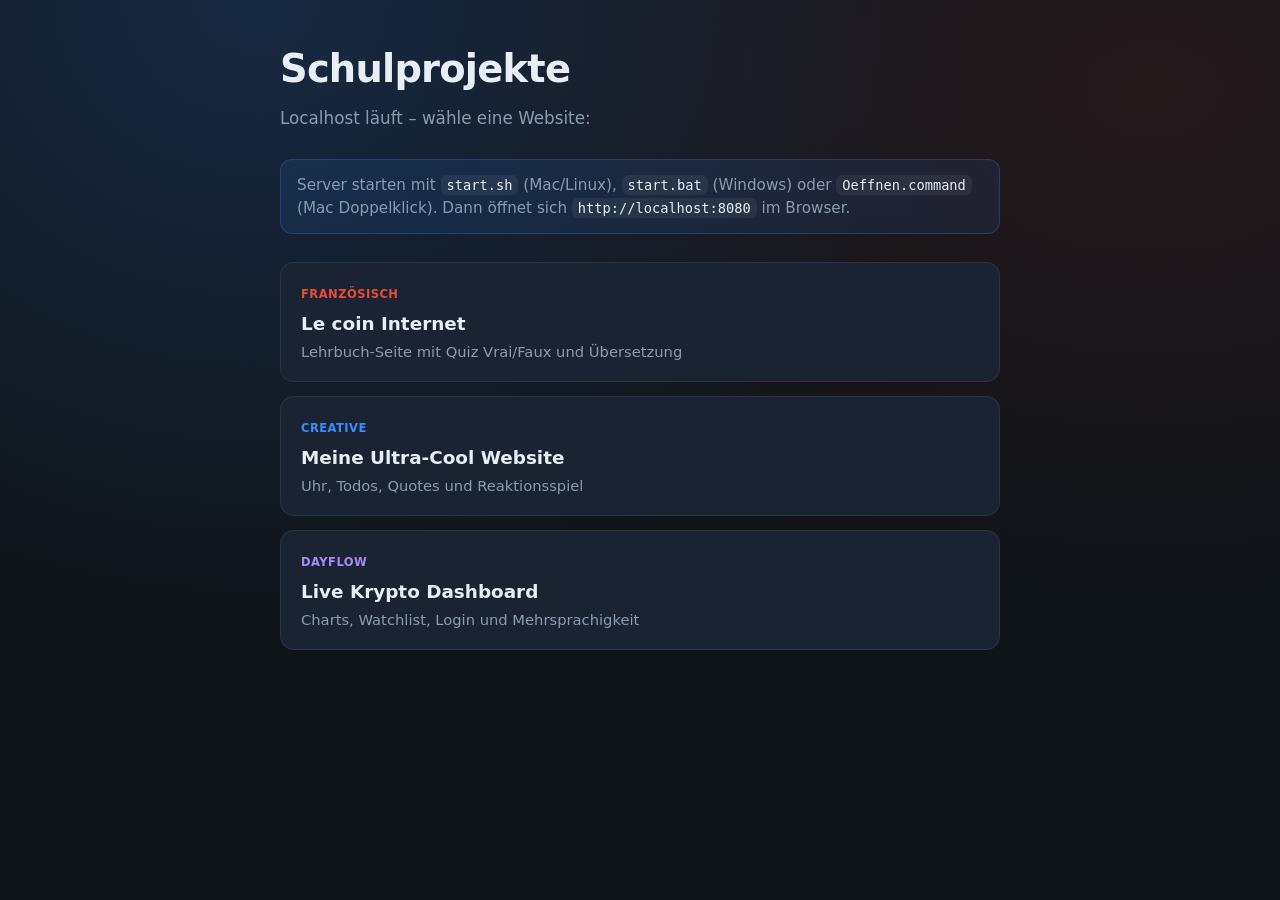
==== index.html @ 9396ded9 "Add Localhost-Starter: öffnet die Website direkt im Browser - Root start.sh / start.bat / Oeffnen.co" ====
<!DOCTYPE html>
<html lang="de">
<head>
  <meta charset="UTF-8" />
  <meta name="viewport" content="width=device-width, initial-scale=1.0" />
  <meta name="description" content="Schulprojekte – Übersicht und Localhost-Start." />
  <title>Schulprojekte – Localhost</title>
  <style>
    :root {
      --bg: #0f1419;
      --card: #1a2332;
      --text: #e8eef5;
      --muted: #8b9bb0;
      --accent: #3d8bfd;
      --accent2: #c0392b;
      --line: rgba(255, 255, 255, 0.08);
    }

    * { box-sizing: border-box; margin: 0; padding: 0; }

    body {
      min-height: 100vh;
      font-family: "Segoe UI", system-ui, sans-serif;
      color: var(--text);
      background:
        radial-gradient(ellipse at 20% 0%, rgba(61, 139, 253, 0.18), transparent 50%),
        radial-gradient(ellipse at 90% 10%, rgba(192, 57, 43, 0.12), transparent 45%),
        var(--bg);
      padding: 40px 20px 60px;
      line-height: 1.5;
    }

    .wrap {
      max-width: 720px;
      margin: 0 auto;
    }

    h1 {
      font-size: clamp(1.8rem, 4vw, 2.4rem);
      letter-spacing: -0.02em;
      margin-bottom: 8px;
    }

    .lead {
      color: var(--muted);
      margin-bottom: 28px;
      font-size: 1.05rem;
    }

    .hint {
      background: rgba(61, 139, 253, 0.1);
      border: 1px solid rgba(61, 139, 253, 0.25);
      border-radius: 12px;
      padding: 14px 16px;
      margin-bottom: 28px;
      color: var(--muted);
      font-size: 0.95rem;
    }

    .hint code {
      color: var(--text);
      background: rgba(255, 255, 255, 0.06);
      padding: 2px 6px;
      border-radius: 6px;
      font-size: 0.9em;
    }

    .list {
      display: grid;
      gap: 14px;
    }

    a.project {
      display: block;
      text-decoration: none;
      color: inherit;
      background: var(--card);
      border: 1px solid var(--line);
      border-radius: 14px;
      padding: 18px 20px;
      transition: border-color 0.15s ease, transform 0.15s ease;
    }

    a.project:hover {
      border-color: rgba(61, 139, 253, 0.55);
      transform: translateY(-1px);
    }

    a.project h2 {
      font-size: 1.15rem;
      margin-bottom: 4px;
    }

    a.project p {
      color: var(--muted);
      font-size: 0.92rem;
    }

    .tag {
      display: inline-block;
      font-size: 0.72rem;
      font-weight: 600;
      letter-spacing: 0.04em;
      text-transform: uppercase;
      color: var(--accent);
      margin-bottom: 6px;
    }

    .tag--fr { color: #e74c3c; }
    .tag--crypto { color: #a78bfa; }
  </style>
</head>
<body>
  <div class="wrap">
    <h1>Schulprojekte</h1>
    <p class="lead">Localhost läuft – wähle eine Website:</p>

    <div class="hint">
      Server starten mit <code>start.sh</code> (Mac/Linux), <code>start.bat</code> (Windows)
      oder <code>Oeffnen.command</code> (Mac Doppelklick). Dann öffnet sich
      <code>http://localhost:8080</code> im Browser.
    </div>

    <div class="list">
      <a class="project" href="le-coin-internet/">
        <span class="tag tag--fr">Französisch</span>
        <h2>Le coin Internet</h2>
        <p>Lehrbuch-Seite mit Quiz Vrai/Faux und Übersetzung</p>
      </a>

      <a class="project" href="Projekte%20Creative/">
        <span class="tag">Creative</span>
        <h2>Meine Ultra-Cool Website</h2>
        <p>Uhr, Todos, Quotes und Reaktionsspiel</p>
      </a>

      <a class="project" href="dayflow/">
        <span class="tag tag--crypto">DayFlow</span>
        <h2>Live Krypto Dashboard</h2>
        <p>Charts, Watchlist, Login und Mehrsprachigkeit</p>
      </a>
    </div>
  </div>
</body>
</html>
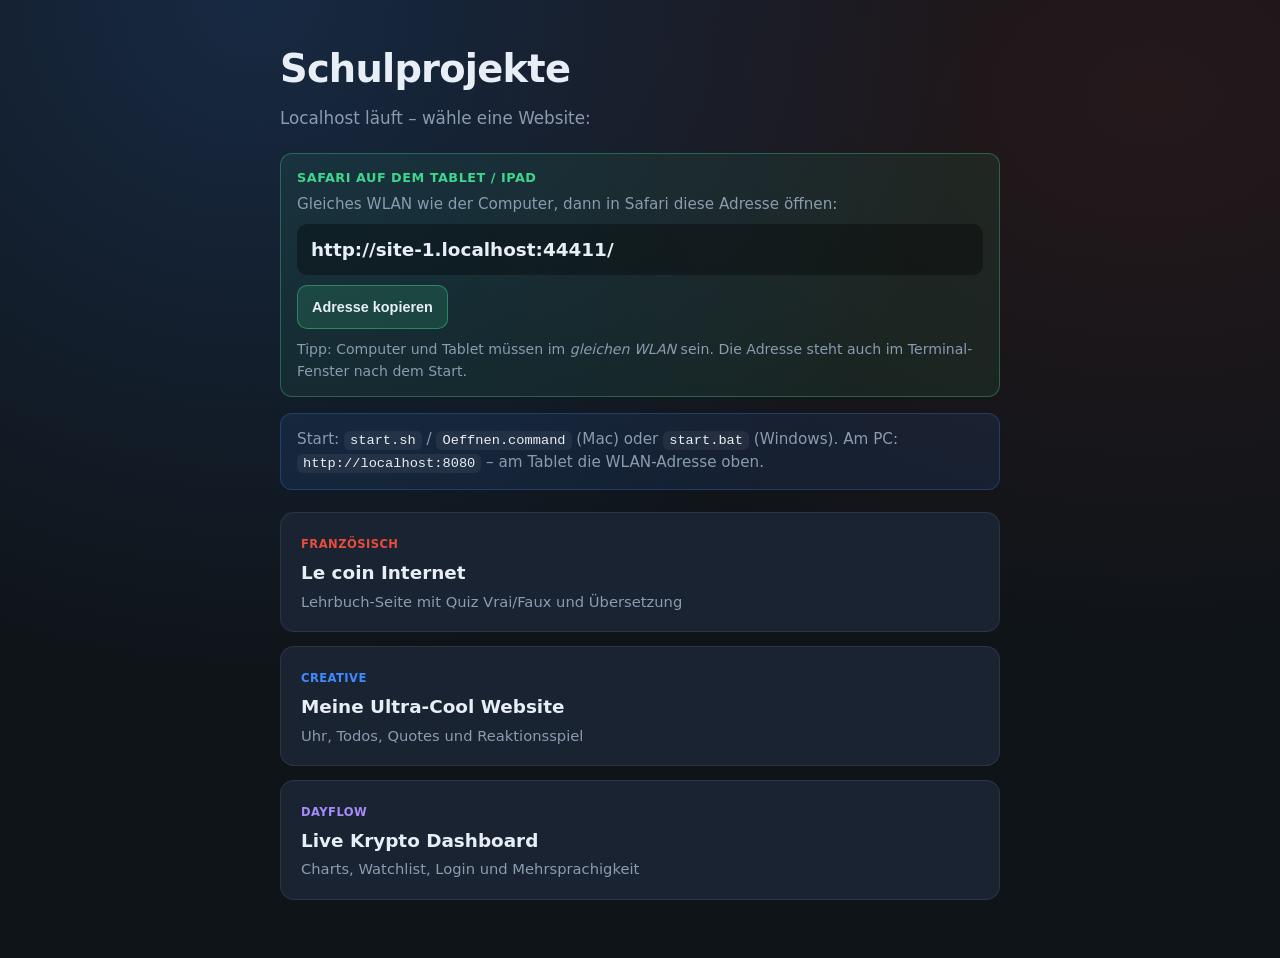
==== commit fd60712a: "Localhost im WLAN: Safari auf Tablet/iPad erreichbar - Server bindet auf 0.0.0.0 (nicht nur 127.0.0." ====
--- a/index.html
+++ b/index.html
@@ -2,8 +2,12 @@
 <html lang="de">
 <head>
   <meta charset="UTF-8" />
-  <meta name="viewport" content="width=device-width, initial-scale=1.0" />
-  <meta name="description" content="Schulprojekte – Übersicht und Localhost-Start." />
+  <meta name="viewport" content="width=device-width, initial-scale=1.0, viewport-fit=cover" />
+  <meta name="description" content="Schulprojekte – Übersicht für Computer und Safari auf dem Tablet." />
+  <meta name="apple-mobile-web-app-capable" content="yes" />
+  <meta name="apple-mobile-web-app-status-bar-style" content="black-translucent" />
+  <meta name="apple-mobile-web-app-title" content="Schulprojekte" />
+  <meta name="format-detection" content="telephone=no" />
   <title>Schulprojekte – Localhost</title>
   <style>
     :root {
@@ -14,20 +18,24 @@
       --accent: #3d8bfd;
       --accent2: #c0392b;
       --line: rgba(255, 255, 255, 0.08);
+      --ok: #3dd68c;
     }
 
     * { box-sizing: border-box; margin: 0; padding: 0; }
 
     body {
       min-height: 100vh;
-      font-family: "Segoe UI", system-ui, sans-serif;
+      font-family: -apple-system, BlinkMacSystemFont, "Segoe UI", system-ui, sans-serif;
       color: var(--text);
       background:
         radial-gradient(ellipse at 20% 0%, rgba(61, 139, 253, 0.18), transparent 50%),
         radial-gradient(ellipse at 90% 10%, rgba(192, 57, 43, 0.12), transparent 45%),
         var(--bg);
       padding: 40px 20px 60px;
+      padding-left: max(20px, env(safe-area-inset-left));
+      padding-right: max(20px, env(safe-area-inset-right));
       line-height: 1.5;
+      -webkit-tap-highlight-color: transparent;
     }
 
     .wrap {
@@ -43,21 +51,51 @@
 
     .lead {
       color: var(--muted);
-      margin-bottom: 28px;
+      margin-bottom: 22px;
       font-size: 1.05rem;
     }
 
-    .hint {
+    .hint,
+    .tablet-box {
       background: rgba(61, 139, 253, 0.1);
       border: 1px solid rgba(61, 139, 253, 0.25);
       border-radius: 12px;
       padding: 14px 16px;
-      margin-bottom: 28px;
+      margin-bottom: 16px;
       color: var(--muted);
       font-size: 0.95rem;
     }
 
-    .hint code {
+    .tablet-box {
+      background: rgba(61, 215, 140, 0.08);
+      border-color: rgba(61, 215, 140, 0.35);
+    }
+
+    .tablet-box strong {
+      color: var(--ok);
+      display: block;
+      margin-bottom: 6px;
+      font-size: 0.8rem;
+      letter-spacing: 0.04em;
+      text-transform: uppercase;
+    }
+
+    .tablet-url {
+      display: block;
+      margin: 8px 0 10px;
+      padding: 12px 14px;
+      background: rgba(0, 0, 0, 0.35);
+      border-radius: 10px;
+      color: var(--text);
+      font-size: clamp(1rem, 3.5vw, 1.15rem);
+      font-weight: 600;
+      word-break: break-all;
+      -webkit-user-select: all;
+      user-select: all;
+    }
+
+    .hint code,
+    .tablet-box code {
       color: var(--text);
       background: rgba(255, 255, 255, 0.06);
       padding: 2px 6px;
@@ -68,6 +106,7 @@
     .list {
       display: grid;
       gap: 14px;
+      margin-top: 22px;
     }
 
     a.project {
@@ -79,11 +118,14 @@
       border-radius: 14px;
       padding: 18px 20px;
       transition: border-color 0.15s ease, transform 0.15s ease;
-    }
-
-    a.project:hover {
+      min-height: 44px;
+    }
+
+    a.project:hover,
+    a.project:focus-visible {
       border-color: rgba(61, 139, 253, 0.55);
       transform: translateY(-1px);
+      outline: none;
     }
 
     a.project h2 {
@@ -108,6 +150,26 @@
 
     .tag--fr { color: #e74c3c; }
     .tag--crypto { color: #a78bfa; }
+
+    .copy-btn {
+      appearance: none;
+      border: 1px solid rgba(61, 215, 140, 0.45);
+      background: rgba(61, 215, 140, 0.15);
+      color: var(--text);
+      border-radius: 10px;
+      padding: 10px 14px;
+      font-size: 0.9rem;
+      font-weight: 600;
+      cursor: pointer;
+      min-height: 44px;
+    }
+
+    .copy-btn:active { transform: scale(0.98); }
+
+    @media (max-width: 600px) {
+      body { padding-top: 28px; }
+      a.project { padding: 16px; }
+    }
   </style>
 </head>
 <body>
@@ -115,10 +177,20 @@
     <h1>Schulprojekte</h1>
     <p class="lead">Localhost läuft – wähle eine Website:</p>
 
+    <div class="tablet-box" id="tabletBox">
+      <strong>Safari auf dem Tablet / iPad</strong>
+      <span>Gleiches WLAN wie der Computer, dann in Safari diese Adresse öffnen:</span>
+      <span class="tablet-url" id="tabletUrl">lädt…</span>
+      <button type="button" class="copy-btn" id="copyBtn">Adresse kopieren</button>
+      <p style="margin-top:10px;font-size:0.88rem;">
+        Tipp: Computer und Tablet müssen im <em>gleichen WLAN</em> sein.
+        Die Adresse steht auch im Terminal-Fenster nach dem Start.
+      </p>
+    </div>
+
     <div class="hint">
-      Server starten mit <code>start.sh</code> (Mac/Linux), <code>start.bat</code> (Windows)
-      oder <code>Oeffnen.command</code> (Mac Doppelklick). Dann öffnet sich
-      <code>http://localhost:8080</code> im Browser.
+      Start: <code>start.sh</code> / <code>Oeffnen.command</code> (Mac) oder <code>start.bat</code> (Windows).
+      Am PC: <code>http://localhost:8080</code> – am Tablet die WLAN-Adresse oben.
     </div>
 
     <div class="list">
@@ -141,5 +213,56 @@
       </a>
     </div>
   </div>
+
+  <script>
+    (function () {
+      var urlEl = document.getElementById("tabletUrl");
+      var copyBtn = document.getElementById("copyBtn");
+      var host = location.hostname;
+      var port = location.port || "80";
+      var pageUrl = location.origin + "/";
+
+      // Wenn schon über WLAN-IP geöffnet (z. B. auf dem Tablet): diese URL anzeigen
+      function setUrl(u) {
+        urlEl.textContent = u;
+        copyBtn.onclick = function () {
+          if (navigator.clipboard && navigator.clipboard.writeText) {
+            navigator.clipboard.writeText(u).then(function () {
+              copyBtn.textContent = "Kopiert!";
+              setTimeout(function () { copyBtn.textContent = "Adresse kopieren"; }, 1500);
+            }).catch(fallbackCopy);
+          } else {
+            fallbackCopy();
+          }
+          function fallbackCopy() {
+            var range = document.createRange();
+            range.selectNodeContents(urlEl);
+            var sel = window.getSelection();
+            sel.removeAllRanges();
+            sel.addRange(range);
+            try { document.execCommand("copy"); } catch (e) {}
+            copyBtn.textContent = "Markiert – kopieren mit Cmd/Strg+C";
+          }
+        };
+      }
+
+      if (host !== "127.0.0.1" && host !== "localhost") {
+        setUrl(pageUrl);
+        return;
+      }
+
+      // Am PC (localhost): Tablet-URL aus Startdatei laden
+      fetch(".tablet-url.txt?ts=" + Date.now())
+        .then(function (r) { return r.ok ? r.text() : Promise.reject(); })
+        .then(function (text) {
+          var u = (text || "").trim();
+          if (u && u.indexOf("http") === 0) setUrl(u);
+          else setUrl("Siehe Terminal: http://DEINE-IP:" + (location.port || "8080") + "/");
+        })
+        .catch(function () {
+          setUrl("Siehe Terminal nach dem Start (WLAN-Adresse)");
+        });
+    })();
+  </script>
 </body>
 </html>
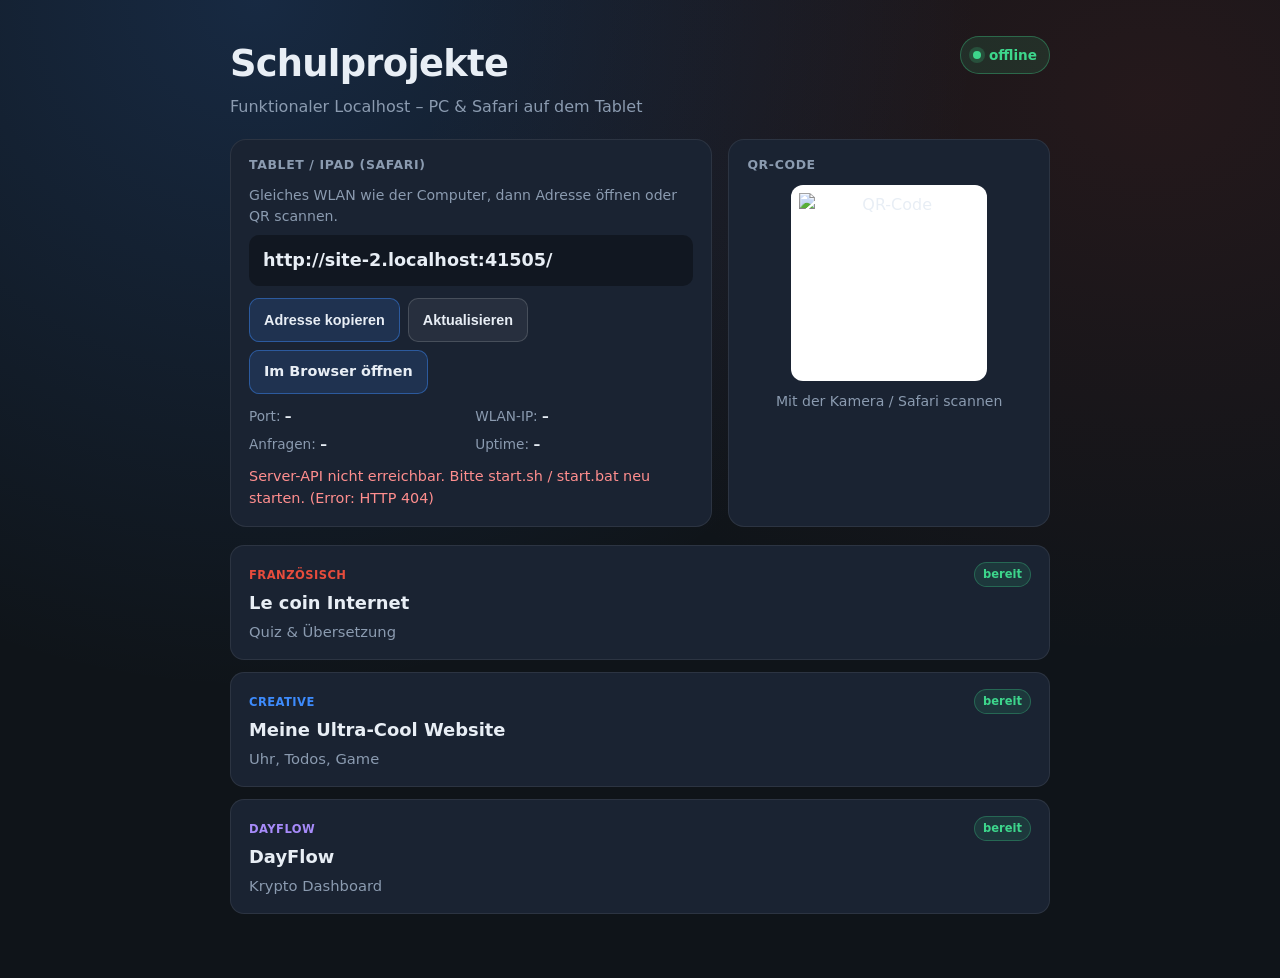
==== commit 2eb9b2ef: "Add functional localhost server with API and QR - server.py: WLAN-ready server with /api/info, /api/" ====
--- a/index.html
+++ b/index.html
@@ -3,7 +3,7 @@
 <head>
   <meta charset="UTF-8" />
   <meta name="viewport" content="width=device-width, initial-scale=1.0, viewport-fit=cover" />
-  <meta name="description" content="Schulprojekte – Übersicht für Computer und Safari auf dem Tablet." />
+  <meta name="description" content="Schulprojekte – funktionaler Localhost für PC und Safari auf dem Tablet." />
   <meta name="apple-mobile-web-app-capable" content="yes" />
   <meta name="apple-mobile-web-app-status-bar-style" content="black-translucent" />
   <meta name="apple-mobile-web-app-title" content="Schulprojekte" />
@@ -16,13 +16,11 @@
       --text: #e8eef5;
       --muted: #8b9bb0;
       --accent: #3d8bfd;
-      --accent2: #c0392b;
       --line: rgba(255, 255, 255, 0.08);
       --ok: #3dd68c;
-    }
-
+      --warn: #f0c14b;
+    }
     * { box-sizing: border-box; margin: 0; padding: 0; }
-
     body {
       min-height: 100vh;
       font-family: -apple-system, BlinkMacSystemFont, "Segoe UI", system-ui, sans-serif;
@@ -31,84 +29,125 @@
         radial-gradient(ellipse at 20% 0%, rgba(61, 139, 253, 0.18), transparent 50%),
         radial-gradient(ellipse at 90% 10%, rgba(192, 57, 43, 0.12), transparent 45%),
         var(--bg);
-      padding: 40px 20px 60px;
+      padding: 36px 20px 64px;
       padding-left: max(20px, env(safe-area-inset-left));
       padding-right: max(20px, env(safe-area-inset-right));
       line-height: 1.5;
       -webkit-tap-highlight-color: transparent;
     }
-
-    .wrap {
-      max-width: 720px;
-      margin: 0 auto;
-    }
-
+    .wrap { max-width: 820px; margin: 0 auto; }
+    .top {
+      display: flex;
+      flex-wrap: wrap;
+      justify-content: space-between;
+      gap: 12px;
+      align-items: flex-start;
+      margin-bottom: 20px;
+    }
     h1 {
-      font-size: clamp(1.8rem, 4vw, 2.4rem);
+      font-size: clamp(1.7rem, 4vw, 2.3rem);
       letter-spacing: -0.02em;
-      margin-bottom: 8px;
-    }
-
-    .lead {
+    }
+    .lead { color: var(--muted); margin-top: 4px; }
+    .status-pill {
+      display: inline-flex;
+      align-items: center;
+      gap: 8px;
+      background: rgba(61, 215, 140, 0.12);
+      border: 1px solid rgba(61, 215, 140, 0.35);
+      color: var(--ok);
+      border-radius: 999px;
+      padding: 8px 12px;
+      font-size: 0.85rem;
+      font-weight: 600;
+    }
+    .status-pill .dot {
+      width: 8px; height: 8px; border-radius: 50%;
+      background: var(--ok);
+      box-shadow: 0 0 0 4px rgba(61, 215, 140, 0.2);
+    }
+    .grid {
+      display: grid;
+      grid-template-columns: 1.2fr 0.8fr;
+      gap: 16px;
+      margin-bottom: 18px;
+    }
+    @media (max-width: 720px) {
+      .grid { grid-template-columns: 1fr; }
+    }
+    .card {
+      background: var(--card);
+      border: 1px solid var(--line);
+      border-radius: 16px;
+      padding: 16px 18px;
+    }
+    .card h2 {
+      font-size: 0.78rem;
+      letter-spacing: 0.05em;
+      text-transform: uppercase;
       color: var(--muted);
-      margin-bottom: 22px;
-      font-size: 1.05rem;
-    }
-
-    .hint,
-    .tablet-box {
-      background: rgba(61, 139, 253, 0.1);
-      border: 1px solid rgba(61, 139, 253, 0.25);
-      border-radius: 12px;
-      padding: 14px 16px;
-      margin-bottom: 16px;
-      color: var(--muted);
-      font-size: 0.95rem;
-    }
-
-    .tablet-box {
-      background: rgba(61, 215, 140, 0.08);
-      border-color: rgba(61, 215, 140, 0.35);
-    }
-
-    .tablet-box strong {
-      color: var(--ok);
+      margin-bottom: 10px;
+    }
+    .url {
       display: block;
-      margin-bottom: 6px;
-      font-size: 0.8rem;
-      letter-spacing: 0.04em;
-      text-transform: uppercase;
-    }
-
-    .tablet-url {
-      display: block;
-      margin: 8px 0 10px;
+      margin: 8px 0 12px;
       padding: 12px 14px;
       background: rgba(0, 0, 0, 0.35);
       border-radius: 10px;
-      color: var(--text);
-      font-size: clamp(1rem, 3.5vw, 1.15rem);
       font-weight: 600;
+      font-size: clamp(0.95rem, 3.2vw, 1.1rem);
       word-break: break-all;
       -webkit-user-select: all;
       user-select: all;
     }
-
-    .hint code,
-    .tablet-box code {
+    .actions { display: flex; flex-wrap: wrap; gap: 8px; }
+    button, .btn {
+      appearance: none;
+      border: 1px solid rgba(61, 139, 253, 0.45);
+      background: rgba(61, 139, 253, 0.15);
       color: var(--text);
-      background: rgba(255, 255, 255, 0.06);
-      padding: 2px 6px;
-      border-radius: 6px;
-      font-size: 0.9em;
-    }
-
-    .list {
+      border-radius: 10px;
+      padding: 10px 14px;
+      font-size: 0.9rem;
+      font-weight: 600;
+      cursor: pointer;
+      min-height: 44px;
+      text-decoration: none;
+      display: inline-flex;
+      align-items: center;
+    }
+    button.secondary {
+      border-color: rgba(255,255,255,0.15);
+      background: rgba(255,255,255,0.06);
+    }
+    .meta {
       display: grid;
-      gap: 14px;
-      margin-top: 22px;
-    }
-
+      grid-template-columns: 1fr 1fr;
+      gap: 8px;
+      margin-top: 12px;
+      font-size: 0.85rem;
+      color: var(--muted);
+    }
+    .meta b { color: var(--text); font-weight: 600; }
+    .qr-wrap {
+      display: flex;
+      flex-direction: column;
+      align-items: center;
+      gap: 10px;
+      text-align: center;
+    }
+    #qrBox {
+      width: 196px;
+      height: 196px;
+      background: #fff;
+      border-radius: 12px;
+      display: grid;
+      place-items: center;
+      overflow: hidden;
+    }
+    #qrBox img, #qrBox canvas, #qrBox table { max-width: 100%; height: auto; }
+    .hint { color: var(--muted); font-size: 0.88rem; }
+    .list { display: grid; gap: 12px; }
     a.project {
       display: block;
       text-decoration: none;
@@ -116,28 +155,15 @@
       background: var(--card);
       border: 1px solid var(--line);
       border-radius: 14px;
-      padding: 18px 20px;
+      padding: 16px 18px;
+      min-height: 44px;
       transition: border-color 0.15s ease, transform 0.15s ease;
-      min-height: 44px;
-    }
-
-    a.project:hover,
-    a.project:focus-visible {
+    }
+    a.project:hover, a.project:focus-visible {
       border-color: rgba(61, 139, 253, 0.55);
       transform: translateY(-1px);
       outline: none;
     }
-
-    a.project h2 {
-      font-size: 1.15rem;
-      margin-bottom: 4px;
-    }
-
-    a.project p {
-      color: var(--muted);
-      font-size: 0.92rem;
-    }
-
     .tag {
       display: inline-block;
       font-size: 0.72rem;
@@ -147,121 +173,224 @@
       color: var(--accent);
       margin-bottom: 6px;
     }
-
     .tag--fr { color: #e74c3c; }
     .tag--crypto { color: #a78bfa; }
-
-    .copy-btn {
-      appearance: none;
-      border: 1px solid rgba(61, 215, 140, 0.45);
-      background: rgba(61, 215, 140, 0.15);
-      color: var(--text);
-      border-radius: 10px;
-      padding: 10px 14px;
+    .badge {
+      float: right;
+      font-size: 0.72rem;
+      font-weight: 700;
+      color: var(--ok);
+      background: rgba(61, 215, 140, 0.12);
+      border: 1px solid rgba(61, 215, 140, 0.3);
+      border-radius: 999px;
+      padding: 3px 8px;
+    }
+    .badge.off { color: var(--warn); background: rgba(240,193,75,0.12); border-color: rgba(240,193,75,0.35); }
+    .err {
+      margin-top: 12px;
+      color: #ff8e8e;
       font-size: 0.9rem;
-      font-weight: 600;
-      cursor: pointer;
-      min-height: 44px;
-    }
-
-    .copy-btn:active { transform: scale(0.98); }
-
-    @media (max-width: 600px) {
-      body { padding-top: 28px; }
-      a.project { padding: 16px; }
     }
   </style>
 </head>
 <body>
   <div class="wrap">
-    <h1>Schulprojekte</h1>
-    <p class="lead">Localhost läuft – wähle eine Website:</p>
-
-    <div class="tablet-box" id="tabletBox">
-      <strong>Safari auf dem Tablet / iPad</strong>
-      <span>Gleiches WLAN wie der Computer, dann in Safari diese Adresse öffnen:</span>
-      <span class="tablet-url" id="tabletUrl">lädt…</span>
-      <button type="button" class="copy-btn" id="copyBtn">Adresse kopieren</button>
-      <p style="margin-top:10px;font-size:0.88rem;">
-        Tipp: Computer und Tablet müssen im <em>gleichen WLAN</em> sein.
-        Die Adresse steht auch im Terminal-Fenster nach dem Start.
-      </p>
+    <div class="top">
+      <div>
+        <h1>Schulprojekte</h1>
+        <p class="lead">Funktionaler Localhost – PC &amp; Safari auf dem Tablet</p>
+      </div>
+      <div class="status-pill" id="statusPill" title="Server-Status">
+        <span class="dot"></span>
+        <span id="statusText">verbindet…</span>
+      </div>
     </div>
 
-    <div class="hint">
-      Start: <code>start.sh</code> / <code>Oeffnen.command</code> (Mac) oder <code>start.bat</code> (Windows).
-      Am PC: <code>http://localhost:8080</code> – am Tablet die WLAN-Adresse oben.
+    <div class="grid">
+      <section class="card">
+        <h2>Tablet / iPad (Safari)</h2>
+        <p class="hint">Gleiches WLAN wie der Computer, dann Adresse öffnen oder QR scannen.</p>
+        <span class="url" id="tabletUrl">lädt…</span>
+        <div class="actions">
+          <button type="button" id="copyBtn">Adresse kopieren</button>
+          <button type="button" class="secondary" id="refreshBtn">Aktualisieren</button>
+          <a class="btn secondary" id="openTablet" href="#" target="_blank" rel="noopener">Im Browser öffnen</a>
+        </div>
+        <div class="meta">
+          <div>Port: <b id="metaPort">–</b></div>
+          <div>WLAN-IP: <b id="metaIp">–</b></div>
+          <div>Anfragen: <b id="metaReq">–</b></div>
+          <div>Uptime: <b id="metaUp">–</b></div>
+        </div>
+        <p class="err" id="errBox" hidden></p>
+      </section>
+
+      <section class="card">
+        <h2>QR-Code</h2>
+        <div class="qr-wrap">
+          <div id="qrBox"><span class="hint">QR wird erzeugt…</span></div>
+          <p class="hint">Mit der Kamera / Safari scannen</p>
+        </div>
+      </section>
     </div>
 
-    <div class="list">
-      <a class="project" href="le-coin-internet/">
-        <span class="tag tag--fr">Französisch</span>
-        <h2>Le coin Internet</h2>
-        <p>Lehrbuch-Seite mit Quiz Vrai/Faux und Übersetzung</p>
-      </a>
-
-      <a class="project" href="Projekte%20Creative/">
-        <span class="tag">Creative</span>
-        <h2>Meine Ultra-Cool Website</h2>
-        <p>Uhr, Todos, Quotes und Reaktionsspiel</p>
-      </a>
-
-      <a class="project" href="dayflow/">
-        <span class="tag tag--crypto">DayFlow</span>
-        <h2>Live Krypto Dashboard</h2>
-        <p>Charts, Watchlist, Login und Mehrsprachigkeit</p>
-      </a>
-    </div>
+    <div class="list" id="projectList" aria-live="polite"></div>
   </div>
 
+  <script src="js/qrcode.min.js"></script>
   <script>
     (function () {
-      var urlEl = document.getElementById("tabletUrl");
+      var tabletUrlEl = document.getElementById("tabletUrl");
       var copyBtn = document.getElementById("copyBtn");
-      var host = location.hostname;
-      var port = location.port || "80";
-      var pageUrl = location.origin + "/";
-
-      // Wenn schon über WLAN-IP geöffnet (z. B. auf dem Tablet): diese URL anzeigen
-      function setUrl(u) {
-        urlEl.textContent = u;
-        copyBtn.onclick = function () {
-          if (navigator.clipboard && navigator.clipboard.writeText) {
-            navigator.clipboard.writeText(u).then(function () {
-              copyBtn.textContent = "Kopiert!";
-              setTimeout(function () { copyBtn.textContent = "Adresse kopieren"; }, 1500);
-            }).catch(fallbackCopy);
+      var refreshBtn = document.getElementById("refreshBtn");
+      var openTablet = document.getElementById("openTablet");
+      var statusText = document.getElementById("statusText");
+      var errBox = document.getElementById("errBox");
+      var qrBox = document.getElementById("qrBox");
+      var projectList = document.getElementById("projectList");
+      var currentUrl = "";
+
+      function fmtUp(sec) {
+        sec = Number(sec) || 0;
+        if (sec < 60) return sec + "s";
+        var m = Math.floor(sec / 60);
+        var s = sec % 60;
+        return m + "m " + s + "s";
+      }
+
+      function tagClass(tag) {
+        if (tag === "Französisch") return "tag tag--fr";
+        if (tag === "DayFlow") return "tag tag--crypto";
+        return "tag";
+      }
+
+      function renderProjects(projects) {
+        projectList.innerHTML = "";
+        (projects || []).forEach(function (p) {
+          var a = document.createElement("a");
+          a.className = "project";
+          a.href = p.href;
+          a.innerHTML =
+            '<span class="badge ' + (p.ok ? "" : "off") + '">' + (p.ok ? "bereit" : "fehlt") + "</span>" +
+            '<span class="' + tagClass(p.tag) + '">' + p.tag + "</span>" +
+            "<h3 style='font-size:1.12rem;margin:0 0 4px'>" + p.title + "</h3>" +
+            "<p style='color:var(--muted);font-size:0.92rem'>" + p.desc + "</p>";
+          projectList.appendChild(a);
+        });
+      }
+
+      function drawQr(url) {
+        qrBox.innerHTML = "";
+        if (typeof qrcode === "function") {
+          try {
+            var qr = qrcode(0, "M");
+            qr.addData(url);
+            qr.make();
+            qrBox.innerHTML = qr.createImgTag(5, 8);
+            var img = qrBox.querySelector("img");
+            if (img) {
+              img.alt = "QR-Code zur Tablet-Adresse";
+              img.style.width = "180px";
+              img.style.height = "180px";
+            }
+            return;
+          } catch (e) {}
+        }
+        // Fallback: Server-SVG
+        var img2 = document.createElement("img");
+        img2.width = 180;
+        img2.height = 180;
+        img2.alt = "QR-Code";
+        img2.src = "/api/qr.svg?url=" + encodeURIComponent(url) + "&t=" + Date.now();
+        qrBox.appendChild(img2);
+      }
+
+      function setUrl(url) {
+        currentUrl = url;
+        tabletUrlEl.textContent = url;
+        openTablet.href = url;
+      }
+
+      function copyUrl() {
+        if (!currentUrl) return;
+        if (navigator.clipboard && navigator.clipboard.writeText) {
+          navigator.clipboard.writeText(currentUrl).then(function () {
+            copyBtn.textContent = "Kopiert!";
+            setTimeout(function () { copyBtn.textContent = "Adresse kopieren"; }, 1400);
+          }).catch(manualCopy);
+        } else {
+          manualCopy();
+        }
+      }
+
+      function manualCopy() {
+        var range = document.createRange();
+        range.selectNodeContents(tabletUrlEl);
+        var sel = window.getSelection();
+        sel.removeAllRanges();
+        sel.addRange(range);
+        try { document.execCommand("copy"); } catch (e) {}
+        copyBtn.textContent = "Markiert – Cmd/Strg+C";
+      }
+
+      function applyInfo(info) {
+        errBox.hidden = true;
+        statusText.textContent = "online · Port " + info.port;
+        var url = info.tabletUrl;
+        if (!url) {
+          if (location.hostname !== "127.0.0.1" && location.hostname !== "localhost") {
+            url = location.origin + "/";
           } else {
-            fallbackCopy();
+            url = info.localUrl;
           }
-          function fallbackCopy() {
-            var range = document.createRange();
-            range.selectNodeContents(urlEl);
-            var sel = window.getSelection();
-            sel.removeAllRanges();
-            sel.addRange(range);
-            try { document.execCommand("copy"); } catch (e) {}
-            copyBtn.textContent = "Markiert – kopieren mit Cmd/Strg+C";
-          }
-        };
-      }
-
-      if (host !== "127.0.0.1" && host !== "localhost") {
-        setUrl(pageUrl);
-        return;
-      }
-
-      // Am PC (localhost): Tablet-URL aus Startdatei laden
-      fetch(".tablet-url.txt?ts=" + Date.now())
-        .then(function (r) { return r.ok ? r.text() : Promise.reject(); })
-        .then(function (text) {
-          var u = (text || "").trim();
-          if (u && u.indexOf("http") === 0) setUrl(u);
-          else setUrl("Siehe Terminal: http://DEINE-IP:" + (location.port || "8080") + "/");
-        })
-        .catch(function () {
-          setUrl("Siehe Terminal nach dem Start (WLAN-Adresse)");
-        });
+        }
+        // Wenn man schon auf dem Tablet ist: aktuelle Origin nutzen
+        if (location.hostname !== "127.0.0.1" && location.hostname !== "localhost") {
+          url = location.origin + "/";
+        }
+        setUrl(url);
+        document.getElementById("metaPort").textContent = String(info.port);
+        document.getElementById("metaIp").textContent = info.lanIp || "–";
+        document.getElementById("metaReq").textContent = String(info.requests);
+        document.getElementById("metaUp").textContent = fmtUp(info.uptimeSec);
+        renderProjects(info.projects);
+        drawQr(url);
+      }
+
+      function loadInfo() {
+        fetch("/api/info?ts=" + Date.now())
+          .then(function (r) {
+            if (!r.ok) throw new Error("HTTP " + r.status);
+            return r.json();
+          })
+          .then(applyInfo)
+          .catch(function (err) {
+            statusText.textContent = "offline";
+            errBox.hidden = false;
+            errBox.textContent = "Server-API nicht erreichbar. Bitte start.sh / start.bat neu starten. (" + err + ")";
+            // Fallback ohne API
+            var host = location.hostname;
+            var port = location.port || "8080";
+            var url = location.origin + "/";
+            if (host === "127.0.0.1" || host === "localhost") {
+              url = "Siehe Terminal-Fenster (WLAN-Adresse)";
+              setUrl(url);
+            } else {
+              setUrl(url);
+              drawQr(url);
+            }
+            renderProjects([
+              { tag: "Französisch", title: "Le coin Internet", desc: "Quiz & Übersetzung", href: "/le-coin-internet/", ok: true },
+              { tag: "Creative", title: "Meine Ultra-Cool Website", desc: "Uhr, Todos, Game", href: "/Projekte%20Creative/", ok: true },
+              { tag: "DayFlow", title: "DayFlow", desc: "Krypto Dashboard", href: "/dayflow/", ok: true }
+            ]);
+          });
+      }
+
+      copyBtn.addEventListener("click", copyUrl);
+      refreshBtn.addEventListener("click", loadInfo);
+      loadInfo();
+      setInterval(loadInfo, 8000);
     })();
   </script>
 </body>
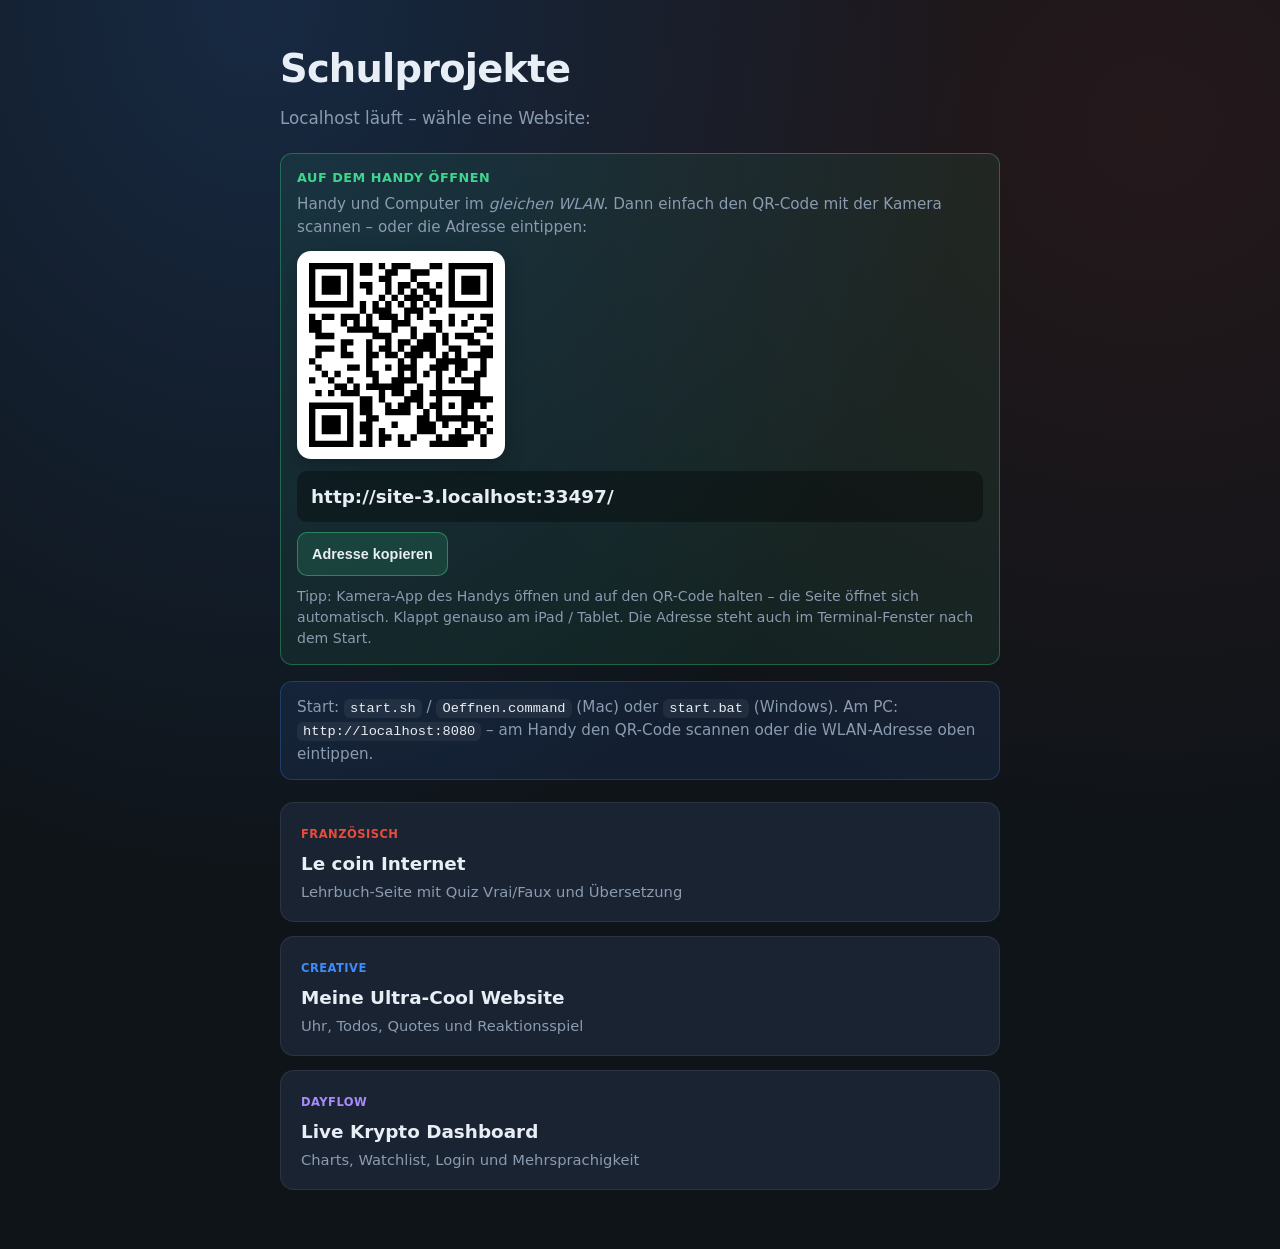
==== commit 07bd2388: "Localhost fürs Handy: QR-Code auf der Übersicht + Handy-Texte Co-authored-by: Bvault1420 <Bvault1420" ====
--- a/index.html
+++ b/index.html
@@ -3,7 +3,7 @@
 <head>
   <meta charset="UTF-8" />
   <meta name="viewport" content="width=device-width, initial-scale=1.0, viewport-fit=cover" />
-  <meta name="description" content="Schulprojekte – funktionaler Localhost für PC und Safari auf dem Tablet." />
+  <meta name="description" content="Schulprojekte – Übersicht für Computer und Safari auf dem Tablet." />
   <meta name="apple-mobile-web-app-capable" content="yes" />
   <meta name="apple-mobile-web-app-status-bar-style" content="black-translucent" />
   <meta name="apple-mobile-web-app-title" content="Schulprojekte" />
@@ -16,11 +16,13 @@
       --text: #e8eef5;
       --muted: #8b9bb0;
       --accent: #3d8bfd;
+      --accent2: #c0392b;
       --line: rgba(255, 255, 255, 0.08);
       --ok: #3dd68c;
-      --warn: #f0c14b;
-    }
+    }
+
     * { box-sizing: border-box; margin: 0; padding: 0; }
+
     body {
       min-height: 100vh;
       font-family: -apple-system, BlinkMacSystemFont, "Segoe UI", system-ui, sans-serif;
@@ -29,125 +31,102 @@
         radial-gradient(ellipse at 20% 0%, rgba(61, 139, 253, 0.18), transparent 50%),
         radial-gradient(ellipse at 90% 10%, rgba(192, 57, 43, 0.12), transparent 45%),
         var(--bg);
-      padding: 36px 20px 64px;
+      padding: 40px 20px 60px;
       padding-left: max(20px, env(safe-area-inset-left));
       padding-right: max(20px, env(safe-area-inset-right));
       line-height: 1.5;
       -webkit-tap-highlight-color: transparent;
     }
-    .wrap { max-width: 820px; margin: 0 auto; }
-    .top {
-      display: flex;
-      flex-wrap: wrap;
-      justify-content: space-between;
-      gap: 12px;
-      align-items: flex-start;
-      margin-bottom: 20px;
-    }
+
+    .wrap {
+      max-width: 720px;
+      margin: 0 auto;
+    }
+
     h1 {
-      font-size: clamp(1.7rem, 4vw, 2.3rem);
+      font-size: clamp(1.8rem, 4vw, 2.4rem);
       letter-spacing: -0.02em;
-    }
-    .lead { color: var(--muted); margin-top: 4px; }
-    .status-pill {
-      display: inline-flex;
-      align-items: center;
-      gap: 8px;
-      background: rgba(61, 215, 140, 0.12);
-      border: 1px solid rgba(61, 215, 140, 0.35);
+      margin-bottom: 8px;
+    }
+
+    .lead {
+      color: var(--muted);
+      margin-bottom: 22px;
+      font-size: 1.05rem;
+    }
+
+    .hint,
+    .tablet-box {
+      background: rgba(61, 139, 253, 0.1);
+      border: 1px solid rgba(61, 139, 253, 0.25);
+      border-radius: 12px;
+      padding: 14px 16px;
+      margin-bottom: 16px;
+      color: var(--muted);
+      font-size: 0.95rem;
+    }
+
+    .tablet-box {
+      background: rgba(61, 215, 140, 0.08);
+      border-color: rgba(61, 215, 140, 0.35);
+    }
+
+    .tablet-box strong {
       color: var(--ok);
-      border-radius: 999px;
-      padding: 8px 12px;
-      font-size: 0.85rem;
-      font-weight: 600;
-    }
-    .status-pill .dot {
-      width: 8px; height: 8px; border-radius: 50%;
-      background: var(--ok);
-      box-shadow: 0 0 0 4px rgba(61, 215, 140, 0.2);
-    }
-    .grid {
-      display: grid;
-      grid-template-columns: 1.2fr 0.8fr;
-      gap: 16px;
-      margin-bottom: 18px;
-    }
-    @media (max-width: 720px) {
-      .grid { grid-template-columns: 1fr; }
-    }
-    .card {
-      background: var(--card);
-      border: 1px solid var(--line);
-      border-radius: 16px;
-      padding: 16px 18px;
-    }
-    .card h2 {
-      font-size: 0.78rem;
-      letter-spacing: 0.05em;
+      display: block;
+      margin-bottom: 6px;
+      font-size: 0.8rem;
+      letter-spacing: 0.04em;
       text-transform: uppercase;
-      color: var(--muted);
-      margin-bottom: 10px;
-    }
-    .url {
+    }
+
+    .qr {
+      display: none;
+      width: 208px;
+      max-width: 62vw;
+      margin: 12px 0;
+      padding: 12px;
+      background: #fff;
+      border-radius: 14px;
+      box-shadow: 0 6px 20px rgba(0, 0, 0, 0.25);
+    }
+
+    .qr svg,
+    .qr img {
       display: block;
-      margin: 8px 0 12px;
+      width: 100%;
+      height: auto;
+    }
+
+    .tablet-url {
+      display: block;
+      margin: 8px 0 10px;
       padding: 12px 14px;
       background: rgba(0, 0, 0, 0.35);
       border-radius: 10px;
+      color: var(--text);
+      font-size: clamp(1rem, 3.5vw, 1.15rem);
       font-weight: 600;
-      font-size: clamp(0.95rem, 3.2vw, 1.1rem);
       word-break: break-all;
       -webkit-user-select: all;
       user-select: all;
     }
-    .actions { display: flex; flex-wrap: wrap; gap: 8px; }
-    button, .btn {
-      appearance: none;
-      border: 1px solid rgba(61, 139, 253, 0.45);
-      background: rgba(61, 139, 253, 0.15);
+
+    .hint code,
+    .tablet-box code {
       color: var(--text);
-      border-radius: 10px;
-      padding: 10px 14px;
-      font-size: 0.9rem;
-      font-weight: 600;
-      cursor: pointer;
-      min-height: 44px;
-      text-decoration: none;
-      display: inline-flex;
-      align-items: center;
-    }
-    button.secondary {
-      border-color: rgba(255,255,255,0.15);
-      background: rgba(255,255,255,0.06);
-    }
-    .meta {
+      background: rgba(255, 255, 255, 0.06);
+      padding: 2px 6px;
+      border-radius: 6px;
+      font-size: 0.9em;
+    }
+
+    .list {
       display: grid;
-      grid-template-columns: 1fr 1fr;
-      gap: 8px;
-      margin-top: 12px;
-      font-size: 0.85rem;
-      color: var(--muted);
-    }
-    .meta b { color: var(--text); font-weight: 600; }
-    .qr-wrap {
-      display: flex;
-      flex-direction: column;
-      align-items: center;
-      gap: 10px;
-      text-align: center;
-    }
-    #qrBox {
-      width: 196px;
-      height: 196px;
-      background: #fff;
-      border-radius: 12px;
-      display: grid;
-      place-items: center;
-      overflow: hidden;
-    }
-    #qrBox img, #qrBox canvas, #qrBox table { max-width: 100%; height: auto; }
-    .hint { color: var(--muted); font-size: 0.88rem; }
-    .list { display: grid; gap: 12px; }
+      gap: 14px;
+      margin-top: 22px;
+    }
+
     a.project {
       display: block;
       text-decoration: none;
@@ -155,15 +134,28 @@
       background: var(--card);
       border: 1px solid var(--line);
       border-radius: 14px;
-      padding: 16px 18px;
+      padding: 18px 20px;
+      transition: border-color 0.15s ease, transform 0.15s ease;
       min-height: 44px;
-      transition: border-color 0.15s ease, transform 0.15s ease;
-    }
-    a.project:hover, a.project:focus-visible {
+    }
+
+    a.project:hover,
+    a.project:focus-visible {
       border-color: rgba(61, 139, 253, 0.55);
       transform: translateY(-1px);
       outline: none;
     }
+
+    a.project h2 {
+      font-size: 1.15rem;
+      margin-bottom: 4px;
+    }
+
+    a.project p {
+      color: var(--muted);
+      font-size: 0.92rem;
+    }
+
     .tag {
       display: inline-block;
       font-size: 0.72rem;
@@ -173,224 +165,140 @@
       color: var(--accent);
       margin-bottom: 6px;
     }
+
     .tag--fr { color: #e74c3c; }
     .tag--crypto { color: #a78bfa; }
-    .badge {
-      float: right;
-      font-size: 0.72rem;
-      font-weight: 700;
-      color: var(--ok);
-      background: rgba(61, 215, 140, 0.12);
-      border: 1px solid rgba(61, 215, 140, 0.3);
-      border-radius: 999px;
-      padding: 3px 8px;
-    }
-    .badge.off { color: var(--warn); background: rgba(240,193,75,0.12); border-color: rgba(240,193,75,0.35); }
-    .err {
-      margin-top: 12px;
-      color: #ff8e8e;
+
+    .copy-btn {
+      appearance: none;
+      border: 1px solid rgba(61, 215, 140, 0.45);
+      background: rgba(61, 215, 140, 0.15);
+      color: var(--text);
+      border-radius: 10px;
+      padding: 10px 14px;
       font-size: 0.9rem;
+      font-weight: 600;
+      cursor: pointer;
+      min-height: 44px;
+    }
+
+    .copy-btn:active { transform: scale(0.98); }
+
+    @media (max-width: 600px) {
+      body { padding-top: 28px; }
+      a.project { padding: 16px; }
     }
   </style>
 </head>
 <body>
   <div class="wrap">
-    <div class="top">
-      <div>
-        <h1>Schulprojekte</h1>
-        <p class="lead">Funktionaler Localhost – PC &amp; Safari auf dem Tablet</p>
-      </div>
-      <div class="status-pill" id="statusPill" title="Server-Status">
-        <span class="dot"></span>
-        <span id="statusText">verbindet…</span>
-      </div>
+    <h1>Schulprojekte</h1>
+    <p class="lead">Localhost läuft – wähle eine Website:</p>
+
+    <div class="tablet-box" id="tabletBox">
+      <strong>Auf dem Handy öffnen</strong>
+      <span>Handy und Computer im <em>gleichen WLAN</em>. Dann einfach den QR-Code mit der Kamera scannen – oder die Adresse eintippen:</span>
+      <div class="qr" id="qr" role="img" aria-label="QR-Code zum Öffnen auf dem Handy"></div>
+      <span class="tablet-url" id="tabletUrl">lädt…</span>
+      <button type="button" class="copy-btn" id="copyBtn">Adresse kopieren</button>
+      <p style="margin-top:10px;font-size:0.88rem;">
+        Tipp: Kamera-App des Handys öffnen und auf den QR-Code halten – die Seite öffnet sich automatisch.
+        Klappt genauso am iPad / Tablet. Die Adresse steht auch im Terminal-Fenster nach dem Start.
+      </p>
     </div>
 
-    <div class="grid">
-      <section class="card">
-        <h2>Tablet / iPad (Safari)</h2>
-        <p class="hint">Gleiches WLAN wie der Computer, dann Adresse öffnen oder QR scannen.</p>
-        <span class="url" id="tabletUrl">lädt…</span>
-        <div class="actions">
-          <button type="button" id="copyBtn">Adresse kopieren</button>
-          <button type="button" class="secondary" id="refreshBtn">Aktualisieren</button>
-          <a class="btn secondary" id="openTablet" href="#" target="_blank" rel="noopener">Im Browser öffnen</a>
-        </div>
-        <div class="meta">
-          <div>Port: <b id="metaPort">–</b></div>
-          <div>WLAN-IP: <b id="metaIp">–</b></div>
-          <div>Anfragen: <b id="metaReq">–</b></div>
-          <div>Uptime: <b id="metaUp">–</b></div>
-        </div>
-        <p class="err" id="errBox" hidden></p>
-      </section>
-
-      <section class="card">
-        <h2>QR-Code</h2>
-        <div class="qr-wrap">
-          <div id="qrBox"><span class="hint">QR wird erzeugt…</span></div>
-          <p class="hint">Mit der Kamera / Safari scannen</p>
-        </div>
-      </section>
+    <div class="hint">
+      Start: <code>start.sh</code> / <code>Oeffnen.command</code> (Mac) oder <code>start.bat</code> (Windows).
+      Am PC: <code>http://localhost:8080</code> – am Handy den QR-Code scannen oder die WLAN-Adresse oben eintippen.
     </div>
 
-    <div class="list" id="projectList" aria-live="polite"></div>
+    <div class="list">
+      <a class="project" href="le-coin-internet/">
+        <span class="tag tag--fr">Französisch</span>
+        <h2>Le coin Internet</h2>
+        <p>Lehrbuch-Seite mit Quiz Vrai/Faux und Übersetzung</p>
+      </a>
+
+      <a class="project" href="Projekte%20Creative/">
+        <span class="tag">Creative</span>
+        <h2>Meine Ultra-Cool Website</h2>
+        <p>Uhr, Todos, Quotes und Reaktionsspiel</p>
+      </a>
+
+      <a class="project" href="dayflow/">
+        <span class="tag tag--crypto">DayFlow</span>
+        <h2>Live Krypto Dashboard</h2>
+        <p>Charts, Watchlist, Login und Mehrsprachigkeit</p>
+      </a>
+    </div>
   </div>
 
-  <script src="js/qrcode.min.js"></script>
+  <script src="assets/qrcode.min.js"></script>
   <script>
     (function () {
-      var tabletUrlEl = document.getElementById("tabletUrl");
+      var urlEl = document.getElementById("tabletUrl");
       var copyBtn = document.getElementById("copyBtn");
-      var refreshBtn = document.getElementById("refreshBtn");
-      var openTablet = document.getElementById("openTablet");
-      var statusText = document.getElementById("statusText");
-      var errBox = document.getElementById("errBox");
-      var qrBox = document.getElementById("qrBox");
-      var projectList = document.getElementById("projectList");
-      var currentUrl = "";
-
-      function fmtUp(sec) {
-        sec = Number(sec) || 0;
-        if (sec < 60) return sec + "s";
-        var m = Math.floor(sec / 60);
-        var s = sec % 60;
-        return m + "m " + s + "s";
-      }
-
-      function tagClass(tag) {
-        if (tag === "Französisch") return "tag tag--fr";
-        if (tag === "DayFlow") return "tag tag--crypto";
-        return "tag";
-      }
-
-      function renderProjects(projects) {
-        projectList.innerHTML = "";
-        (projects || []).forEach(function (p) {
-          var a = document.createElement("a");
-          a.className = "project";
-          a.href = p.href;
-          a.innerHTML =
-            '<span class="badge ' + (p.ok ? "" : "off") + '">' + (p.ok ? "bereit" : "fehlt") + "</span>" +
-            '<span class="' + tagClass(p.tag) + '">' + p.tag + "</span>" +
-            "<h3 style='font-size:1.12rem;margin:0 0 4px'>" + p.title + "</h3>" +
-            "<p style='color:var(--muted);font-size:0.92rem'>" + p.desc + "</p>";
-          projectList.appendChild(a);
-        });
-      }
-
-      function drawQr(url) {
-        qrBox.innerHTML = "";
-        if (typeof qrcode === "function") {
-          try {
-            var qr = qrcode(0, "M");
-            qr.addData(url);
-            qr.make();
-            qrBox.innerHTML = qr.createImgTag(5, 8);
-            var img = qrBox.querySelector("img");
-            if (img) {
-              img.alt = "QR-Code zur Tablet-Adresse";
-              img.style.width = "180px";
-              img.style.height = "180px";
-            }
-            return;
-          } catch (e) {}
-        }
-        // Fallback: Server-SVG
-        var img2 = document.createElement("img");
-        img2.width = 180;
-        img2.height = 180;
-        img2.alt = "QR-Code";
-        img2.src = "/api/qr.svg?url=" + encodeURIComponent(url) + "&t=" + Date.now();
-        qrBox.appendChild(img2);
-      }
-
-      function setUrl(url) {
-        currentUrl = url;
-        tabletUrlEl.textContent = url;
-        openTablet.href = url;
-      }
-
-      function copyUrl() {
-        if (!currentUrl) return;
-        if (navigator.clipboard && navigator.clipboard.writeText) {
-          navigator.clipboard.writeText(currentUrl).then(function () {
-            copyBtn.textContent = "Kopiert!";
-            setTimeout(function () { copyBtn.textContent = "Adresse kopieren"; }, 1400);
-          }).catch(manualCopy);
-        } else {
-          manualCopy();
+      var qrEl = document.getElementById("qr");
+      var host = location.hostname;
+      var port = location.port || "80";
+      var pageUrl = location.origin + "/";
+
+      // QR-Code der WLAN-Adresse zeichnen (offline, ohne Internet)
+      function renderQR(u) {
+        if (!qrEl || typeof qrcode === "undefined") return;
+        if (!/^https?:\/\//.test(u)) { qrEl.style.display = "none"; return; }
+        try {
+          var q = qrcode(0, "M");
+          q.addData(u);
+          q.make();
+          qrEl.innerHTML = q.createSvgTag({ cellSize: 6, margin: 0, scalable: true });
+          qrEl.style.display = "block";
+        } catch (e) {
+          qrEl.style.display = "none";
         }
       }
 
-      function manualCopy() {
-        var range = document.createRange();
-        range.selectNodeContents(tabletUrlEl);
-        var sel = window.getSelection();
-        sel.removeAllRanges();
-        sel.addRange(range);
-        try { document.execCommand("copy"); } catch (e) {}
-        copyBtn.textContent = "Markiert – Cmd/Strg+C";
+      // Wenn schon über WLAN-IP geöffnet (z. B. auf dem Handy): diese URL anzeigen
+      function setUrl(u) {
+        urlEl.textContent = u;
+        renderQR(u);
+        copyBtn.onclick = function () {
+          if (navigator.clipboard && navigator.clipboard.writeText) {
+            navigator.clipboard.writeText(u).then(function () {
+              copyBtn.textContent = "Kopiert!";
+              setTimeout(function () { copyBtn.textContent = "Adresse kopieren"; }, 1500);
+            }).catch(fallbackCopy);
+          } else {
+            fallbackCopy();
+          }
+          function fallbackCopy() {
+            var range = document.createRange();
+            range.selectNodeContents(urlEl);
+            var sel = window.getSelection();
+            sel.removeAllRanges();
+            sel.addRange(range);
+            try { document.execCommand("copy"); } catch (e) {}
+            copyBtn.textContent = "Markiert – kopieren mit Cmd/Strg+C";
+          }
+        };
       }
 
-      function applyInfo(info) {
-        errBox.hidden = true;
-        statusText.textContent = "online · Port " + info.port;
-        var url = info.tabletUrl;
-        if (!url) {
-          if (location.hostname !== "127.0.0.1" && location.hostname !== "localhost") {
-            url = location.origin + "/";
-          } else {
-            url = info.localUrl;
-          }
-        }
-        // Wenn man schon auf dem Tablet ist: aktuelle Origin nutzen
-        if (location.hostname !== "127.0.0.1" && location.hostname !== "localhost") {
-          url = location.origin + "/";
-        }
-        setUrl(url);
-        document.getElementById("metaPort").textContent = String(info.port);
-        document.getElementById("metaIp").textContent = info.lanIp || "–";
-        document.getElementById("metaReq").textContent = String(info.requests);
-        document.getElementById("metaUp").textContent = fmtUp(info.uptimeSec);
-        renderProjects(info.projects);
-        drawQr(url);
+      if (host !== "127.0.0.1" && host !== "localhost") {
+        setUrl(pageUrl);
+        return;
       }
 
-      function loadInfo() {
-        fetch("/api/info?ts=" + Date.now())
-          .then(function (r) {
-            if (!r.ok) throw new Error("HTTP " + r.status);
-            return r.json();
-          })
-          .then(applyInfo)
-          .catch(function (err) {
-            statusText.textContent = "offline";
-            errBox.hidden = false;
-            errBox.textContent = "Server-API nicht erreichbar. Bitte start.sh / start.bat neu starten. (" + err + ")";
-            // Fallback ohne API
-            var host = location.hostname;
-            var port = location.port || "8080";
-            var url = location.origin + "/";
-            if (host === "127.0.0.1" || host === "localhost") {
-              url = "Siehe Terminal-Fenster (WLAN-Adresse)";
-              setUrl(url);
-            } else {
-              setUrl(url);
-              drawQr(url);
-            }
-            renderProjects([
-              { tag: "Französisch", title: "Le coin Internet", desc: "Quiz & Übersetzung", href: "/le-coin-internet/", ok: true },
-              { tag: "Creative", title: "Meine Ultra-Cool Website", desc: "Uhr, Todos, Game", href: "/Projekte%20Creative/", ok: true },
-              { tag: "DayFlow", title: "DayFlow", desc: "Krypto Dashboard", href: "/dayflow/", ok: true }
-            ]);
-          });
-      }
-
-      copyBtn.addEventListener("click", copyUrl);
-      refreshBtn.addEventListener("click", loadInfo);
-      loadInfo();
-      setInterval(loadInfo, 8000);
+      // Am PC (localhost): Tablet-URL aus Startdatei laden
+      fetch(".tablet-url.txt?ts=" + Date.now())
+        .then(function (r) { return r.ok ? r.text() : Promise.reject(); })
+        .then(function (text) {
+          var u = (text || "").trim();
+          if (u && u.indexOf("http") === 0) setUrl(u);
+          else setUrl("Siehe Terminal: http://DEINE-IP:" + (location.port || "8080") + "/");
+        })
+        .catch(function () {
+          setUrl("Siehe Terminal nach dem Start (WLAN-Adresse)");
+        });
     })();
   </script>
 </body>
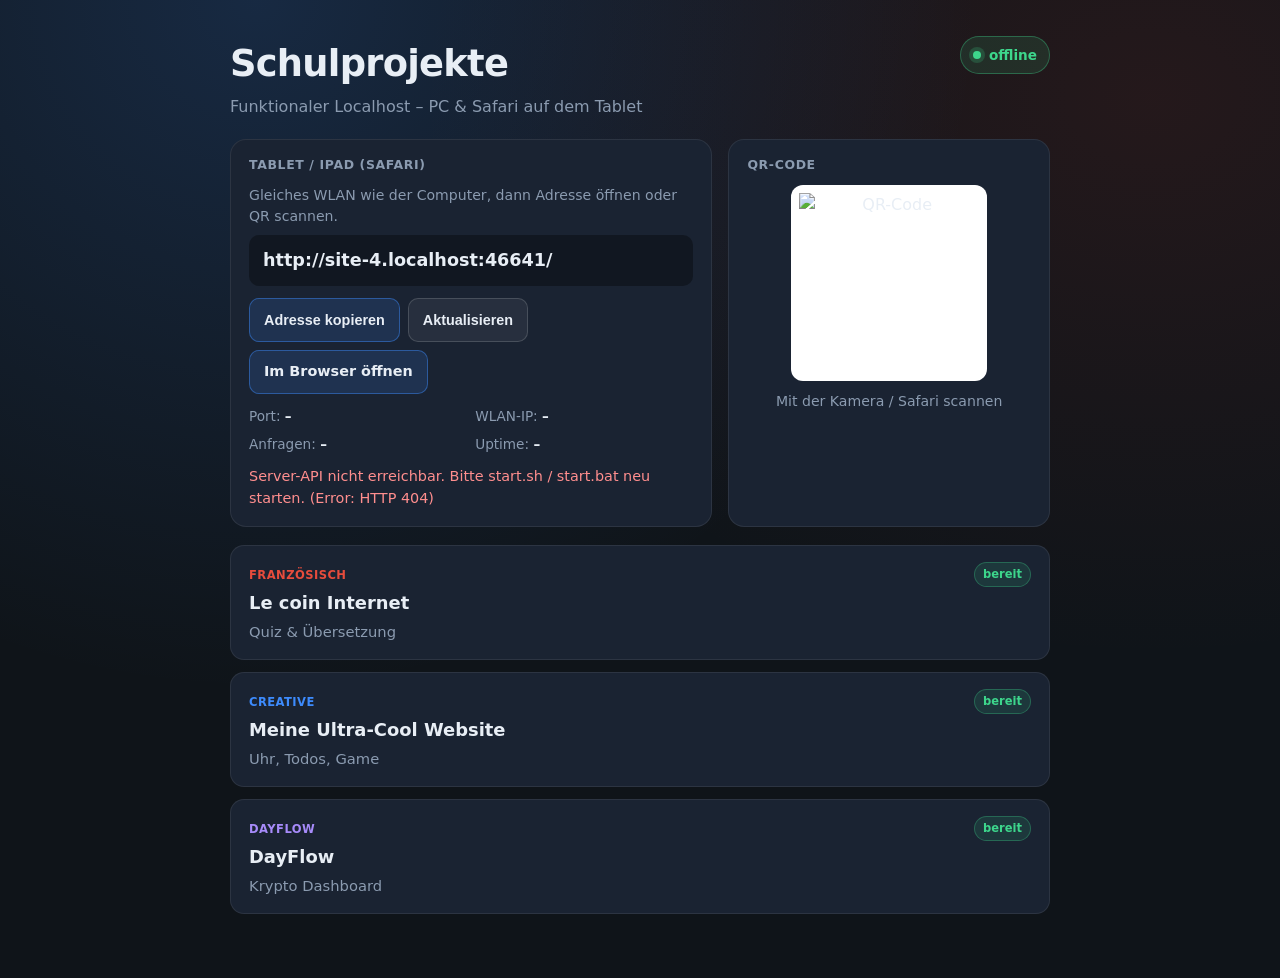
==== commit 28ec962d: "Add functional localhost with API, QR and tablet support New server.py powers start.sh/start.bat/Oef" ====
--- a/index.html
+++ b/index.html
@@ -3,7 +3,7 @@
 <head>
   <meta charset="UTF-8" />
   <meta name="viewport" content="width=device-width, initial-scale=1.0, viewport-fit=cover" />
-  <meta name="description" content="Schulprojekte – Übersicht für Computer und Safari auf dem Tablet." />
+  <meta name="description" content="Schulprojekte – funktionaler Localhost für PC und Safari auf dem Tablet." />
   <meta name="apple-mobile-web-app-capable" content="yes" />
   <meta name="apple-mobile-web-app-status-bar-style" content="black-translucent" />
   <meta name="apple-mobile-web-app-title" content="Schulprojekte" />
@@ -16,13 +16,11 @@
       --text: #e8eef5;
       --muted: #8b9bb0;
       --accent: #3d8bfd;
-      --accent2: #c0392b;
       --line: rgba(255, 255, 255, 0.08);
       --ok: #3dd68c;
-    }
-
+      --warn: #f0c14b;
+    }
     * { box-sizing: border-box; margin: 0; padding: 0; }
-
     body {
       min-height: 100vh;
       font-family: -apple-system, BlinkMacSystemFont, "Segoe UI", system-ui, sans-serif;
@@ -31,102 +29,125 @@
         radial-gradient(ellipse at 20% 0%, rgba(61, 139, 253, 0.18), transparent 50%),
         radial-gradient(ellipse at 90% 10%, rgba(192, 57, 43, 0.12), transparent 45%),
         var(--bg);
-      padding: 40px 20px 60px;
+      padding: 36px 20px 64px;
       padding-left: max(20px, env(safe-area-inset-left));
       padding-right: max(20px, env(safe-area-inset-right));
       line-height: 1.5;
       -webkit-tap-highlight-color: transparent;
     }
-
-    .wrap {
-      max-width: 720px;
-      margin: 0 auto;
-    }
-
+    .wrap { max-width: 820px; margin: 0 auto; }
+    .top {
+      display: flex;
+      flex-wrap: wrap;
+      justify-content: space-between;
+      gap: 12px;
+      align-items: flex-start;
+      margin-bottom: 20px;
+    }
     h1 {
-      font-size: clamp(1.8rem, 4vw, 2.4rem);
+      font-size: clamp(1.7rem, 4vw, 2.3rem);
       letter-spacing: -0.02em;
-      margin-bottom: 8px;
-    }
-
-    .lead {
+    }
+    .lead { color: var(--muted); margin-top: 4px; }
+    .status-pill {
+      display: inline-flex;
+      align-items: center;
+      gap: 8px;
+      background: rgba(61, 215, 140, 0.12);
+      border: 1px solid rgba(61, 215, 140, 0.35);
+      color: var(--ok);
+      border-radius: 999px;
+      padding: 8px 12px;
+      font-size: 0.85rem;
+      font-weight: 600;
+    }
+    .status-pill .dot {
+      width: 8px; height: 8px; border-radius: 50%;
+      background: var(--ok);
+      box-shadow: 0 0 0 4px rgba(61, 215, 140, 0.2);
+    }
+    .grid {
+      display: grid;
+      grid-template-columns: 1.2fr 0.8fr;
+      gap: 16px;
+      margin-bottom: 18px;
+    }
+    @media (max-width: 720px) {
+      .grid { grid-template-columns: 1fr; }
+    }
+    .card {
+      background: var(--card);
+      border: 1px solid var(--line);
+      border-radius: 16px;
+      padding: 16px 18px;
+    }
+    .card h2 {
+      font-size: 0.78rem;
+      letter-spacing: 0.05em;
+      text-transform: uppercase;
       color: var(--muted);
-      margin-bottom: 22px;
-      font-size: 1.05rem;
-    }
-
-    .hint,
-    .tablet-box {
-      background: rgba(61, 139, 253, 0.1);
-      border: 1px solid rgba(61, 139, 253, 0.25);
-      border-radius: 12px;
-      padding: 14px 16px;
-      margin-bottom: 16px;
-      color: var(--muted);
-      font-size: 0.95rem;
-    }
-
-    .tablet-box {
-      background: rgba(61, 215, 140, 0.08);
-      border-color: rgba(61, 215, 140, 0.35);
-    }
-
-    .tablet-box strong {
-      color: var(--ok);
+      margin-bottom: 10px;
+    }
+    .url {
       display: block;
-      margin-bottom: 6px;
-      font-size: 0.8rem;
-      letter-spacing: 0.04em;
-      text-transform: uppercase;
-    }
-
-    .qr {
-      display: none;
-      width: 208px;
-      max-width: 62vw;
-      margin: 12px 0;
-      padding: 12px;
-      background: #fff;
-      border-radius: 14px;
-      box-shadow: 0 6px 20px rgba(0, 0, 0, 0.25);
-    }
-
-    .qr svg,
-    .qr img {
-      display: block;
-      width: 100%;
-      height: auto;
-    }
-
-    .tablet-url {
-      display: block;
-      margin: 8px 0 10px;
+      margin: 8px 0 12px;
       padding: 12px 14px;
       background: rgba(0, 0, 0, 0.35);
       border-radius: 10px;
-      color: var(--text);
-      font-size: clamp(1rem, 3.5vw, 1.15rem);
       font-weight: 600;
+      font-size: clamp(0.95rem, 3.2vw, 1.1rem);
       word-break: break-all;
       -webkit-user-select: all;
       user-select: all;
     }
-
-    .hint code,
-    .tablet-box code {
+    .actions { display: flex; flex-wrap: wrap; gap: 8px; }
+    button, .btn {
+      appearance: none;
+      border: 1px solid rgba(61, 139, 253, 0.45);
+      background: rgba(61, 139, 253, 0.15);
       color: var(--text);
-      background: rgba(255, 255, 255, 0.06);
-      padding: 2px 6px;
-      border-radius: 6px;
-      font-size: 0.9em;
-    }
-
-    .list {
+      border-radius: 10px;
+      padding: 10px 14px;
+      font-size: 0.9rem;
+      font-weight: 600;
+      cursor: pointer;
+      min-height: 44px;
+      text-decoration: none;
+      display: inline-flex;
+      align-items: center;
+    }
+    button.secondary {
+      border-color: rgba(255,255,255,0.15);
+      background: rgba(255,255,255,0.06);
+    }
+    .meta {
       display: grid;
-      gap: 14px;
-      margin-top: 22px;
-    }
-
+      grid-template-columns: 1fr 1fr;
+      gap: 8px;
+      margin-top: 12px;
+      font-size: 0.85rem;
+      color: var(--muted);
+    }
+    .meta b { color: var(--text); font-weight: 600; }
+    .qr-wrap {
+      display: flex;
+      flex-direction: column;
+      align-items: center;
+      gap: 10px;
+      text-align: center;
+    }
+    #qrBox {
+      width: 196px;
+      height: 196px;
+      background: #fff;
+      border-radius: 12px;
+      display: grid;
+      place-items: center;
+      overflow: hidden;
+    }
+    #qrBox img, #qrBox canvas, #qrBox table { max-width: 100%; height: auto; }
+    .hint { color: var(--muted); font-size: 0.88rem; }
+    .list { display: grid; gap: 12px; }
     a.project {
       display: block;
       text-decoration: none;
@@ -134,28 +155,15 @@
       background: var(--card);
       border: 1px solid var(--line);
       border-radius: 14px;
-      padding: 18px 20px;
+      padding: 16px 18px;
+      min-height: 44px;
       transition: border-color 0.15s ease, transform 0.15s ease;
-      min-height: 44px;
-    }
-
-    a.project:hover,
-    a.project:focus-visible {
+    }
+    a.project:hover, a.project:focus-visible {
       border-color: rgba(61, 139, 253, 0.55);
       transform: translateY(-1px);
       outline: none;
     }
-
-    a.project h2 {
-      font-size: 1.15rem;
-      margin-bottom: 4px;
-    }
-
-    a.project p {
-      color: var(--muted);
-      font-size: 0.92rem;
-    }
-
     .tag {
       display: inline-block;
       font-size: 0.72rem;
@@ -165,140 +173,224 @@
       color: var(--accent);
       margin-bottom: 6px;
     }
-
     .tag--fr { color: #e74c3c; }
     .tag--crypto { color: #a78bfa; }
-
-    .copy-btn {
-      appearance: none;
-      border: 1px solid rgba(61, 215, 140, 0.45);
-      background: rgba(61, 215, 140, 0.15);
-      color: var(--text);
-      border-radius: 10px;
-      padding: 10px 14px;
+    .badge {
+      float: right;
+      font-size: 0.72rem;
+      font-weight: 700;
+      color: var(--ok);
+      background: rgba(61, 215, 140, 0.12);
+      border: 1px solid rgba(61, 215, 140, 0.3);
+      border-radius: 999px;
+      padding: 3px 8px;
+    }
+    .badge.off { color: var(--warn); background: rgba(240,193,75,0.12); border-color: rgba(240,193,75,0.35); }
+    .err {
+      margin-top: 12px;
+      color: #ff8e8e;
       font-size: 0.9rem;
-      font-weight: 600;
-      cursor: pointer;
-      min-height: 44px;
-    }
-
-    .copy-btn:active { transform: scale(0.98); }
-
-    @media (max-width: 600px) {
-      body { padding-top: 28px; }
-      a.project { padding: 16px; }
     }
   </style>
 </head>
 <body>
   <div class="wrap">
-    <h1>Schulprojekte</h1>
-    <p class="lead">Localhost läuft – wähle eine Website:</p>
-
-    <div class="tablet-box" id="tabletBox">
-      <strong>Auf dem Handy öffnen</strong>
-      <span>Handy und Computer im <em>gleichen WLAN</em>. Dann einfach den QR-Code mit der Kamera scannen – oder die Adresse eintippen:</span>
-      <div class="qr" id="qr" role="img" aria-label="QR-Code zum Öffnen auf dem Handy"></div>
-      <span class="tablet-url" id="tabletUrl">lädt…</span>
-      <button type="button" class="copy-btn" id="copyBtn">Adresse kopieren</button>
-      <p style="margin-top:10px;font-size:0.88rem;">
-        Tipp: Kamera-App des Handys öffnen und auf den QR-Code halten – die Seite öffnet sich automatisch.
-        Klappt genauso am iPad / Tablet. Die Adresse steht auch im Terminal-Fenster nach dem Start.
-      </p>
+    <div class="top">
+      <div>
+        <h1>Schulprojekte</h1>
+        <p class="lead">Funktionaler Localhost – PC &amp; Safari auf dem Tablet</p>
+      </div>
+      <div class="status-pill" id="statusPill" title="Server-Status">
+        <span class="dot"></span>
+        <span id="statusText">verbindet…</span>
+      </div>
     </div>
 
-    <div class="hint">
-      Start: <code>start.sh</code> / <code>Oeffnen.command</code> (Mac) oder <code>start.bat</code> (Windows).
-      Am PC: <code>http://localhost:8080</code> – am Handy den QR-Code scannen oder die WLAN-Adresse oben eintippen.
+    <div class="grid">
+      <section class="card">
+        <h2>Tablet / iPad (Safari)</h2>
+        <p class="hint">Gleiches WLAN wie der Computer, dann Adresse öffnen oder QR scannen.</p>
+        <span class="url" id="tabletUrl">lädt…</span>
+        <div class="actions">
+          <button type="button" id="copyBtn">Adresse kopieren</button>
+          <button type="button" class="secondary" id="refreshBtn">Aktualisieren</button>
+          <a class="btn secondary" id="openTablet" href="#" target="_blank" rel="noopener">Im Browser öffnen</a>
+        </div>
+        <div class="meta">
+          <div>Port: <b id="metaPort">–</b></div>
+          <div>WLAN-IP: <b id="metaIp">–</b></div>
+          <div>Anfragen: <b id="metaReq">–</b></div>
+          <div>Uptime: <b id="metaUp">–</b></div>
+        </div>
+        <p class="err" id="errBox" hidden></p>
+      </section>
+
+      <section class="card">
+        <h2>QR-Code</h2>
+        <div class="qr-wrap">
+          <div id="qrBox"><span class="hint">QR wird erzeugt…</span></div>
+          <p class="hint">Mit der Kamera / Safari scannen</p>
+        </div>
+      </section>
     </div>
 
-    <div class="list">
-      <a class="project" href="le-coin-internet/">
-        <span class="tag tag--fr">Französisch</span>
-        <h2>Le coin Internet</h2>
-        <p>Lehrbuch-Seite mit Quiz Vrai/Faux und Übersetzung</p>
-      </a>
-
-      <a class="project" href="Projekte%20Creative/">
-        <span class="tag">Creative</span>
-        <h2>Meine Ultra-Cool Website</h2>
-        <p>Uhr, Todos, Quotes und Reaktionsspiel</p>
-      </a>
-
-      <a class="project" href="dayflow/">
-        <span class="tag tag--crypto">DayFlow</span>
-        <h2>Live Krypto Dashboard</h2>
-        <p>Charts, Watchlist, Login und Mehrsprachigkeit</p>
-      </a>
-    </div>
+    <div class="list" id="projectList" aria-live="polite"></div>
   </div>
 
-  <script src="assets/qrcode.min.js"></script>
+  <script src="js/qrcode.min.js"></script>
   <script>
     (function () {
-      var urlEl = document.getElementById("tabletUrl");
+      var tabletUrlEl = document.getElementById("tabletUrl");
       var copyBtn = document.getElementById("copyBtn");
-      var qrEl = document.getElementById("qr");
-      var host = location.hostname;
-      var port = location.port || "80";
-      var pageUrl = location.origin + "/";
-
-      // QR-Code der WLAN-Adresse zeichnen (offline, ohne Internet)
-      function renderQR(u) {
-        if (!qrEl || typeof qrcode === "undefined") return;
-        if (!/^https?:\/\//.test(u)) { qrEl.style.display = "none"; return; }
-        try {
-          var q = qrcode(0, "M");
-          q.addData(u);
-          q.make();
-          qrEl.innerHTML = q.createSvgTag({ cellSize: 6, margin: 0, scalable: true });
-          qrEl.style.display = "block";
-        } catch (e) {
-          qrEl.style.display = "none";
+      var refreshBtn = document.getElementById("refreshBtn");
+      var openTablet = document.getElementById("openTablet");
+      var statusText = document.getElementById("statusText");
+      var errBox = document.getElementById("errBox");
+      var qrBox = document.getElementById("qrBox");
+      var projectList = document.getElementById("projectList");
+      var currentUrl = "";
+
+      function fmtUp(sec) {
+        sec = Number(sec) || 0;
+        if (sec < 60) return sec + "s";
+        var m = Math.floor(sec / 60);
+        var s = sec % 60;
+        return m + "m " + s + "s";
+      }
+
+      function tagClass(tag) {
+        if (tag === "Französisch") return "tag tag--fr";
+        if (tag === "DayFlow") return "tag tag--crypto";
+        return "tag";
+      }
+
+      function renderProjects(projects) {
+        projectList.innerHTML = "";
+        (projects || []).forEach(function (p) {
+          var a = document.createElement("a");
+          a.className = "project";
+          a.href = p.href;
+          a.innerHTML =
+            '<span class="badge ' + (p.ok ? "" : "off") + '">' + (p.ok ? "bereit" : "fehlt") + "</span>" +
+            '<span class="' + tagClass(p.tag) + '">' + p.tag + "</span>" +
+            "<h3 style='font-size:1.12rem;margin:0 0 4px'>" + p.title + "</h3>" +
+            "<p style='color:var(--muted);font-size:0.92rem'>" + p.desc + "</p>";
+          projectList.appendChild(a);
+        });
+      }
+
+      function drawQr(url) {
+        qrBox.innerHTML = "";
+        if (typeof qrcode === "function") {
+          try {
+            var qr = qrcode(0, "M");
+            qr.addData(url);
+            qr.make();
+            qrBox.innerHTML = qr.createImgTag(5, 8);
+            var img = qrBox.querySelector("img");
+            if (img) {
+              img.alt = "QR-Code zur Tablet-Adresse";
+              img.style.width = "180px";
+              img.style.height = "180px";
+            }
+            return;
+          } catch (e) {}
         }
-      }
-
-      // Wenn schon über WLAN-IP geöffnet (z. B. auf dem Handy): diese URL anzeigen
-      function setUrl(u) {
-        urlEl.textContent = u;
-        renderQR(u);
-        copyBtn.onclick = function () {
-          if (navigator.clipboard && navigator.clipboard.writeText) {
-            navigator.clipboard.writeText(u).then(function () {
-              copyBtn.textContent = "Kopiert!";
-              setTimeout(function () { copyBtn.textContent = "Adresse kopieren"; }, 1500);
-            }).catch(fallbackCopy);
+        // Fallback: Server-SVG
+        var img2 = document.createElement("img");
+        img2.width = 180;
+        img2.height = 180;
+        img2.alt = "QR-Code";
+        img2.src = "/api/qr.svg?url=" + encodeURIComponent(url) + "&t=" + Date.now();
+        qrBox.appendChild(img2);
+      }
+
+      function setUrl(url) {
+        currentUrl = url;
+        tabletUrlEl.textContent = url;
+        openTablet.href = url;
+      }
+
+      function copyUrl() {
+        if (!currentUrl) return;
+        if (navigator.clipboard && navigator.clipboard.writeText) {
+          navigator.clipboard.writeText(currentUrl).then(function () {
+            copyBtn.textContent = "Kopiert!";
+            setTimeout(function () { copyBtn.textContent = "Adresse kopieren"; }, 1400);
+          }).catch(manualCopy);
+        } else {
+          manualCopy();
+        }
+      }
+
+      function manualCopy() {
+        var range = document.createRange();
+        range.selectNodeContents(tabletUrlEl);
+        var sel = window.getSelection();
+        sel.removeAllRanges();
+        sel.addRange(range);
+        try { document.execCommand("copy"); } catch (e) {}
+        copyBtn.textContent = "Markiert – Cmd/Strg+C";
+      }
+
+      function applyInfo(info) {
+        errBox.hidden = true;
+        statusText.textContent = "online · Port " + info.port;
+        var url = info.tabletUrl;
+        if (!url) {
+          if (location.hostname !== "127.0.0.1" && location.hostname !== "localhost") {
+            url = location.origin + "/";
           } else {
-            fallbackCopy();
+            url = info.localUrl;
           }
-          function fallbackCopy() {
-            var range = document.createRange();
-            range.selectNodeContents(urlEl);
-            var sel = window.getSelection();
-            sel.removeAllRanges();
-            sel.addRange(range);
-            try { document.execCommand("copy"); } catch (e) {}
-            copyBtn.textContent = "Markiert – kopieren mit Cmd/Strg+C";
-          }
-        };
-      }
-
-      if (host !== "127.0.0.1" && host !== "localhost") {
-        setUrl(pageUrl);
-        return;
-      }
-
-      // Am PC (localhost): Tablet-URL aus Startdatei laden
-      fetch(".tablet-url.txt?ts=" + Date.now())
-        .then(function (r) { return r.ok ? r.text() : Promise.reject(); })
-        .then(function (text) {
-          var u = (text || "").trim();
-          if (u && u.indexOf("http") === 0) setUrl(u);
-          else setUrl("Siehe Terminal: http://DEINE-IP:" + (location.port || "8080") + "/");
-        })
-        .catch(function () {
-          setUrl("Siehe Terminal nach dem Start (WLAN-Adresse)");
-        });
+        }
+        // Wenn man schon auf dem Tablet ist: aktuelle Origin nutzen
+        if (location.hostname !== "127.0.0.1" && location.hostname !== "localhost") {
+          url = location.origin + "/";
+        }
+        setUrl(url);
+        document.getElementById("metaPort").textContent = String(info.port);
+        document.getElementById("metaIp").textContent = info.lanIp || "–";
+        document.getElementById("metaReq").textContent = String(info.requests);
+        document.getElementById("metaUp").textContent = fmtUp(info.uptimeSec);
+        renderProjects(info.projects);
+        drawQr(url);
+      }
+
+      function loadInfo() {
+        fetch("/api/info?ts=" + Date.now())
+          .then(function (r) {
+            if (!r.ok) throw new Error("HTTP " + r.status);
+            return r.json();
+          })
+          .then(applyInfo)
+          .catch(function (err) {
+            statusText.textContent = "offline";
+            errBox.hidden = false;
+            errBox.textContent = "Server-API nicht erreichbar. Bitte start.sh / start.bat neu starten. (" + err + ")";
+            // Fallback ohne API
+            var host = location.hostname;
+            var port = location.port || "8080";
+            var url = location.origin + "/";
+            if (host === "127.0.0.1" || host === "localhost") {
+              url = "Siehe Terminal-Fenster (WLAN-Adresse)";
+              setUrl(url);
+            } else {
+              setUrl(url);
+              drawQr(url);
+            }
+            renderProjects([
+              { tag: "Französisch", title: "Le coin Internet", desc: "Quiz & Übersetzung", href: "/le-coin-internet/", ok: true },
+              { tag: "Creative", title: "Meine Ultra-Cool Website", desc: "Uhr, Todos, Game", href: "/Projekte%20Creative/", ok: true },
+              { tag: "DayFlow", title: "DayFlow", desc: "Krypto Dashboard", href: "/dayflow/", ok: true }
+            ]);
+          });
+      }
+
+      copyBtn.addEventListener("click", copyUrl);
+      refreshBtn.addEventListener("click", loadInfo);
+      loadInfo();
+      setInterval(loadInfo, 8000);
     })();
   </script>
 </body>
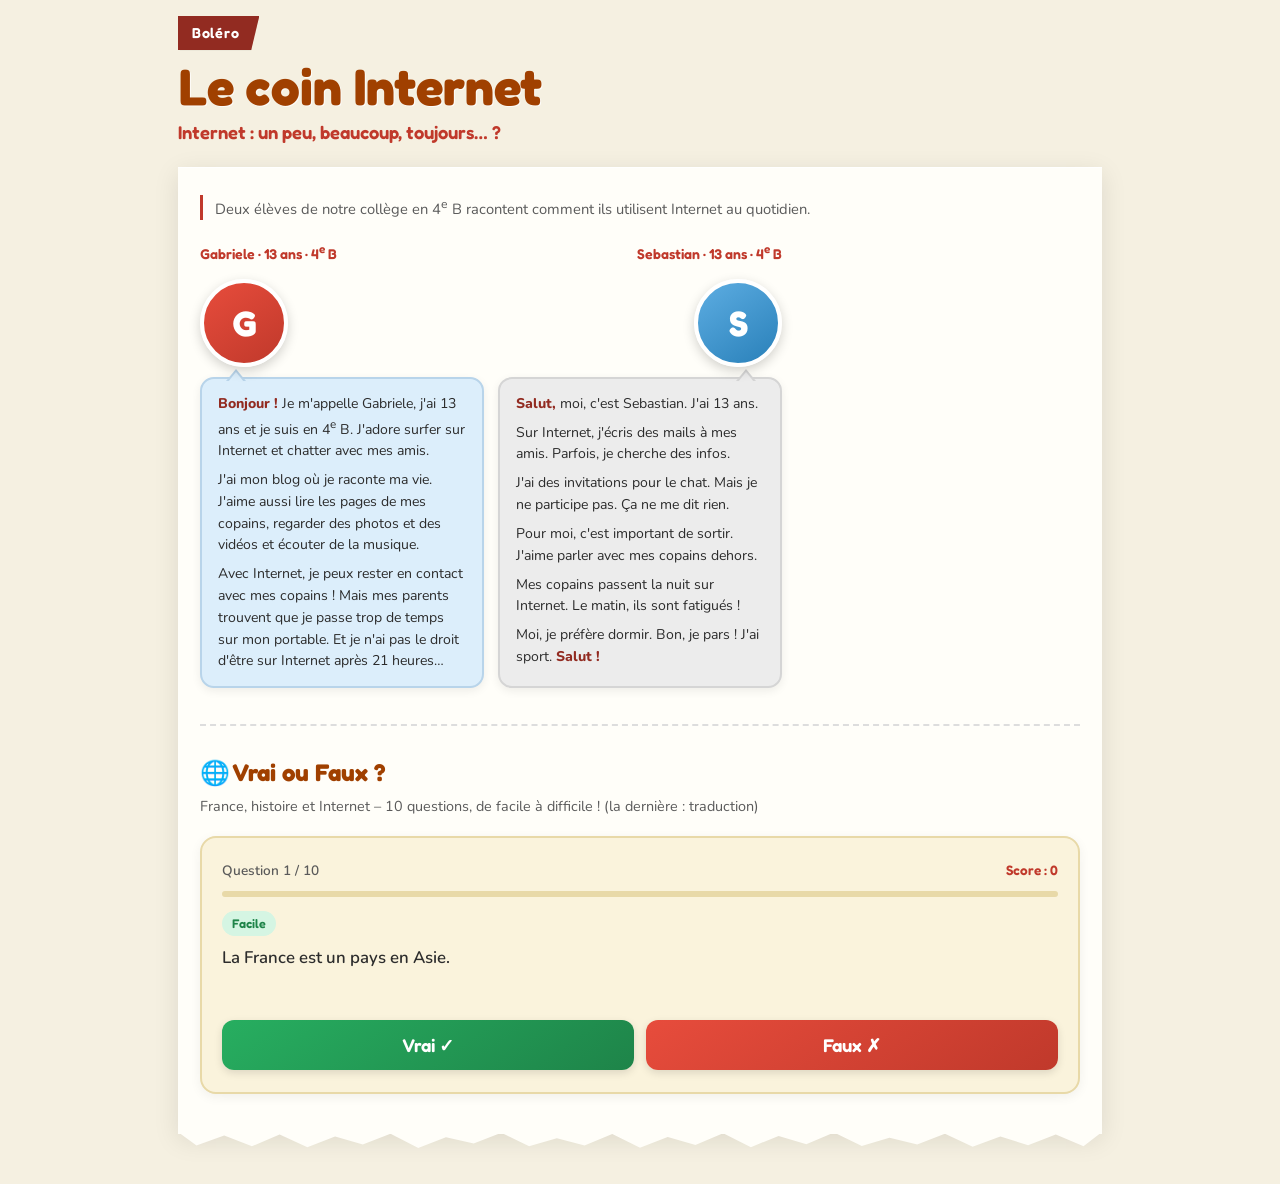
==== commit e9d0e394: "Nur Le coin Internet: einfacher Localhost Andere Projekte entfernt. Seite mit Gabriele, Sebastian un" ====
--- a/index.html
+++ b/index.html
@@ -1,397 +1,105 @@
 <!DOCTYPE html>
-<html lang="de">
+<html lang="fr">
 <head>
   <meta charset="UTF-8" />
   <meta name="viewport" content="width=device-width, initial-scale=1.0, viewport-fit=cover" />
-  <meta name="description" content="Schulprojekte – funktionaler Localhost für PC und Safari auf dem Tablet." />
   <meta name="apple-mobile-web-app-capable" content="yes" />
-  <meta name="apple-mobile-web-app-status-bar-style" content="black-translucent" />
-  <meta name="apple-mobile-web-app-title" content="Schulprojekte" />
-  <meta name="format-detection" content="telephone=no" />
-  <title>Schulprojekte – Localhost</title>
-  <style>
-    :root {
-      --bg: #0f1419;
-      --card: #1a2332;
-      --text: #e8eef5;
-      --muted: #8b9bb0;
-      --accent: #3d8bfd;
-      --line: rgba(255, 255, 255, 0.08);
-      --ok: #3dd68c;
-      --warn: #f0c14b;
-    }
-    * { box-sizing: border-box; margin: 0; padding: 0; }
-    body {
-      min-height: 100vh;
-      font-family: -apple-system, BlinkMacSystemFont, "Segoe UI", system-ui, sans-serif;
-      color: var(--text);
-      background:
-        radial-gradient(ellipse at 20% 0%, rgba(61, 139, 253, 0.18), transparent 50%),
-        radial-gradient(ellipse at 90% 10%, rgba(192, 57, 43, 0.12), transparent 45%),
-        var(--bg);
-      padding: 36px 20px 64px;
-      padding-left: max(20px, env(safe-area-inset-left));
-      padding-right: max(20px, env(safe-area-inset-right));
-      line-height: 1.5;
-      -webkit-tap-highlight-color: transparent;
-    }
-    .wrap { max-width: 820px; margin: 0 auto; }
-    .top {
-      display: flex;
-      flex-wrap: wrap;
-      justify-content: space-between;
-      gap: 12px;
-      align-items: flex-start;
-      margin-bottom: 20px;
-    }
-    h1 {
-      font-size: clamp(1.7rem, 4vw, 2.3rem);
-      letter-spacing: -0.02em;
-    }
-    .lead { color: var(--muted); margin-top: 4px; }
-    .status-pill {
-      display: inline-flex;
-      align-items: center;
-      gap: 8px;
-      background: rgba(61, 215, 140, 0.12);
-      border: 1px solid rgba(61, 215, 140, 0.35);
-      color: var(--ok);
-      border-radius: 999px;
-      padding: 8px 12px;
-      font-size: 0.85rem;
-      font-weight: 600;
-    }
-    .status-pill .dot {
-      width: 8px; height: 8px; border-radius: 50%;
-      background: var(--ok);
-      box-shadow: 0 0 0 4px rgba(61, 215, 140, 0.2);
-    }
-    .grid {
-      display: grid;
-      grid-template-columns: 1.2fr 0.8fr;
-      gap: 16px;
-      margin-bottom: 18px;
-    }
-    @media (max-width: 720px) {
-      .grid { grid-template-columns: 1fr; }
-    }
-    .card {
-      background: var(--card);
-      border: 1px solid var(--line);
-      border-radius: 16px;
-      padding: 16px 18px;
-    }
-    .card h2 {
-      font-size: 0.78rem;
-      letter-spacing: 0.05em;
-      text-transform: uppercase;
-      color: var(--muted);
-      margin-bottom: 10px;
-    }
-    .url {
-      display: block;
-      margin: 8px 0 12px;
-      padding: 12px 14px;
-      background: rgba(0, 0, 0, 0.35);
-      border-radius: 10px;
-      font-weight: 600;
-      font-size: clamp(0.95rem, 3.2vw, 1.1rem);
-      word-break: break-all;
-      -webkit-user-select: all;
-      user-select: all;
-    }
-    .actions { display: flex; flex-wrap: wrap; gap: 8px; }
-    button, .btn {
-      appearance: none;
-      border: 1px solid rgba(61, 139, 253, 0.45);
-      background: rgba(61, 139, 253, 0.15);
-      color: var(--text);
-      border-radius: 10px;
-      padding: 10px 14px;
-      font-size: 0.9rem;
-      font-weight: 600;
-      cursor: pointer;
-      min-height: 44px;
-      text-decoration: none;
-      display: inline-flex;
-      align-items: center;
-    }
-    button.secondary {
-      border-color: rgba(255,255,255,0.15);
-      background: rgba(255,255,255,0.06);
-    }
-    .meta {
-      display: grid;
-      grid-template-columns: 1fr 1fr;
-      gap: 8px;
-      margin-top: 12px;
-      font-size: 0.85rem;
-      color: var(--muted);
-    }
-    .meta b { color: var(--text); font-weight: 600; }
-    .qr-wrap {
-      display: flex;
-      flex-direction: column;
-      align-items: center;
-      gap: 10px;
-      text-align: center;
-    }
-    #qrBox {
-      width: 196px;
-      height: 196px;
-      background: #fff;
-      border-radius: 12px;
-      display: grid;
-      place-items: center;
-      overflow: hidden;
-    }
-    #qrBox img, #qrBox canvas, #qrBox table { max-width: 100%; height: auto; }
-    .hint { color: var(--muted); font-size: 0.88rem; }
-    .list { display: grid; gap: 12px; }
-    a.project {
-      display: block;
-      text-decoration: none;
-      color: inherit;
-      background: var(--card);
-      border: 1px solid var(--line);
-      border-radius: 14px;
-      padding: 16px 18px;
-      min-height: 44px;
-      transition: border-color 0.15s ease, transform 0.15s ease;
-    }
-    a.project:hover, a.project:focus-visible {
-      border-color: rgba(61, 139, 253, 0.55);
-      transform: translateY(-1px);
-      outline: none;
-    }
-    .tag {
-      display: inline-block;
-      font-size: 0.72rem;
-      font-weight: 600;
-      letter-spacing: 0.04em;
-      text-transform: uppercase;
-      color: var(--accent);
-      margin-bottom: 6px;
-    }
-    .tag--fr { color: #e74c3c; }
-    .tag--crypto { color: #a78bfa; }
-    .badge {
-      float: right;
-      font-size: 0.72rem;
-      font-weight: 700;
-      color: var(--ok);
-      background: rgba(61, 215, 140, 0.12);
-      border: 1px solid rgba(61, 215, 140, 0.3);
-      border-radius: 999px;
-      padding: 3px 8px;
-    }
-    .badge.off { color: var(--warn); background: rgba(240,193,75,0.12); border-color: rgba(240,193,75,0.35); }
-    .err {
-      margin-top: 12px;
-      color: #ff8e8e;
-      font-size: 0.9rem;
-    }
-  </style>
+  <meta name="apple-mobile-web-app-title" content="Le coin Internet" />
+  <meta http-equiv="Cache-Control" content="no-cache, no-store, must-revalidate" />
+  <meta name="description" content="Le coin Internet – Gabriele et Sebastian racontent leur usage d'Internet. Quiz Vrai ou Faux et traduction." />
+  <title>Le coin Internet – Boléro</title>
+  <link rel="preconnect" href="https://fonts.googleapis.com" />
+  <link rel="preconnect" href="https://fonts.gstatic.com" crossorigin />
+  <link href="https://fonts.googleapis.com/css2?family=Fredoka:wght@500;600;700&family=Nunito:wght@400;600;700;800&display=swap" rel="stylesheet" />
+  <link rel="stylesheet" href="css/styles.css" />
+  <script src="js/questions.js" defer></script>
+  <script src="js/quiz.js" defer></script>
 </head>
 <body>
-  <div class="wrap">
-    <div class="top">
-      <div>
-        <h1>Schulprojekte</h1>
-        <p class="lead">Funktionaler Localhost – PC &amp; Safari auf dem Tablet</p>
-      </div>
-      <div class="status-pill" id="statusPill" title="Server-Status">
-        <span class="dot"></span>
-        <span id="statusText">verbindet…</span>
-      </div>
-    </div>
+  <div class="page">
 
-    <div class="grid">
-      <section class="card">
-        <h2>Tablet / iPad (Safari)</h2>
-        <p class="hint">Gleiches WLAN wie der Computer, dann Adresse öffnen oder QR scannen.</p>
-        <span class="url" id="tabletUrl">lädt…</span>
-        <div class="actions">
-          <button type="button" id="copyBtn">Adresse kopieren</button>
-          <button type="button" class="secondary" id="refreshBtn">Aktualisieren</button>
-          <a class="btn secondary" id="openTablet" href="#" target="_blank" rel="noopener">Im Browser öffnen</a>
+    <header class="article-head">
+      <div class="bolero">Boléro</div>
+      <h1>Le coin Internet</h1>
+      <p class="subtitle">Internet : un peu, beaucoup, toujours… ?</p>
+    </header>
+
+    <main>
+      <section class="paper">
+
+        <p class="paper-intro-line">Deux élèves de notre collège en 4<sup>e</sup> B racontent comment ils utilisent Internet au quotidien.</p>
+
+        <div class="profiles">
+
+          <!-- Gabriele -->
+          <article class="profile profile--gabriele">
+            <p class="profile__label">Gabriele · 13 ans · 4<sup>e</sup> B</p>
+            <div class="profile__top">
+              <div class="profile__avatar profile__avatar--gabriele">G</div>
+            </div>
+            <div class="bubble bubble--blue">
+              <p><strong>Bonjour !</strong> Je m'appelle Gabriele, j'ai 13 ans et je suis en 4<sup>e</sup> B. J'adore surfer sur Internet et chatter avec mes amis.</p>
+              <p>J'ai mon blog où je raconte ma vie. J'aime aussi lire les pages de mes copains, regarder des photos et des vidéos et écouter de la musique.</p>
+              <p>Avec Internet, je peux rester en contact avec mes copains ! Mais mes parents trouvent que je passe trop de temps sur mon portable. Et je n'ai pas le droit d'être sur Internet après 21 heures…</p>
+            </div>
+          </article>
+
+          <!-- Sebastian -->
+          <article class="profile profile--sebastian">
+            <p class="profile__label profile__label--right">Sebastian · 13 ans · 4<sup>e</sup> B</p>
+            <div class="profile__top">
+              <div class="profile__avatar profile__avatar--sebastian">S</div>
+            </div>
+            <div class="bubble bubble--grey">
+              <p><strong>Salut,</strong> moi, c'est Sebastian. J'ai 13 ans.</p>
+              <p>Sur Internet, j'écris des mails à mes amis. Parfois, je cherche des infos.</p>
+              <p>J'ai des invitations pour le chat. Mais je ne participe pas. Ça ne me dit rien.</p>
+              <p>Pour moi, c'est important de sortir. J'aime parler avec mes copains dehors.</p>
+              <p>Mes copains passent la nuit sur Internet. Le matin, ils sont fatigués !</p>
+              <p>Moi, je préfère dormir. Bon, je pars ! J'ai sport. <strong>Salut !</strong></p>
+            </div>
+          </article>
+
         </div>
-        <div class="meta">
-          <div>Port: <b id="metaPort">–</b></div>
-          <div>WLAN-IP: <b id="metaIp">–</b></div>
-          <div>Anfragen: <b id="metaReq">–</b></div>
-          <div>Uptime: <b id="metaUp">–</b></div>
-        </div>
-        <p class="err" id="errBox" hidden></p>
+
+        <!-- Quiz Vrai ou Faux -->
+        <section class="quiz" id="quiz" aria-label="Quiz Vrai ou Faux">
+          <h2 class="quiz__title">🌐 Vrai ou Faux ?</h2>
+          <p class="quiz__subtitle">France, histoire et Internet – 10 questions, de facile à difficile ! (la dernière : traduction)</p>
+
+          <div class="quiz__card" id="quiz-game">
+            <div class="quiz__meta">
+              <span id="quiz-progress">Question 1 / 10</span>
+              <span class="quiz__score">Score : <span id="quiz-score">0</span></span>
+            </div>
+            <div class="quiz__progress-bar" aria-hidden="true">
+              <div class="quiz__progress-fill" id="quiz-progress-fill"></div>
+            </div>
+            <span class="quiz__level quiz__level--easy" id="quiz-level">Facile</span>
+            <p class="quiz__statement" id="quiz-statement"></p>
+            <div class="quiz__buttons" id="quiz-buttons">
+              <button class="quiz__btn quiz__btn--vrai" id="btn-vrai" type="button" aria-label="Antwort: Vrai">Vrai ✓</button>
+              <button class="quiz__btn quiz__btn--faux" id="btn-faux" type="button" aria-label="Antwort: Faux">Faux ✗</button>
+            </div>
+            <div class="quiz__translate" id="quiz-translate">
+              <p class="quiz__prompt-de" id="quiz-prompt-de"></p>
+              <label class="visually-hidden" for="quiz-input">Traduction en français</label>
+              <input class="quiz__input" id="quiz-input" type="text" placeholder="Écris la phrase en français…" autocomplete="off" spellcheck="false" />
+              <button class="quiz__btn quiz__btn--valider" id="btn-valider" type="button">Valider</button>
+            </div>
+            <div class="quiz__feedback" id="quiz-feedback" role="status" aria-live="polite"></div>
+          </div>
+
+          <div class="quiz__card quiz__result" id="quiz-result">
+            <p class="quiz__result-score" id="result-score"></p>
+            <p class="quiz__result-msg" id="result-msg"></p>
+            <button class="quiz__replay" id="btn-replay" type="button">Rejouer</button>
+          </div>
+        </section>
+
       </section>
+    </main>
 
-      <section class="card">
-        <h2>QR-Code</h2>
-        <div class="qr-wrap">
-          <div id="qrBox"><span class="hint">QR wird erzeugt…</span></div>
-          <p class="hint">Mit der Kamera / Safari scannen</p>
-        </div>
-      </section>
-    </div>
-
-    <div class="list" id="projectList" aria-live="polite"></div>
   </div>
-
-  <script src="js/qrcode.min.js"></script>
-  <script>
-    (function () {
-      var tabletUrlEl = document.getElementById("tabletUrl");
-      var copyBtn = document.getElementById("copyBtn");
-      var refreshBtn = document.getElementById("refreshBtn");
-      var openTablet = document.getElementById("openTablet");
-      var statusText = document.getElementById("statusText");
-      var errBox = document.getElementById("errBox");
-      var qrBox = document.getElementById("qrBox");
-      var projectList = document.getElementById("projectList");
-      var currentUrl = "";
-
-      function fmtUp(sec) {
-        sec = Number(sec) || 0;
-        if (sec < 60) return sec + "s";
-        var m = Math.floor(sec / 60);
-        var s = sec % 60;
-        return m + "m " + s + "s";
-      }
-
-      function tagClass(tag) {
-        if (tag === "Französisch") return "tag tag--fr";
-        if (tag === "DayFlow") return "tag tag--crypto";
-        return "tag";
-      }
-
-      function renderProjects(projects) {
-        projectList.innerHTML = "";
-        (projects || []).forEach(function (p) {
-          var a = document.createElement("a");
-          a.className = "project";
-          a.href = p.href;
-          a.innerHTML =
-            '<span class="badge ' + (p.ok ? "" : "off") + '">' + (p.ok ? "bereit" : "fehlt") + "</span>" +
-            '<span class="' + tagClass(p.tag) + '">' + p.tag + "</span>" +
-            "<h3 style='font-size:1.12rem;margin:0 0 4px'>" + p.title + "</h3>" +
-            "<p style='color:var(--muted);font-size:0.92rem'>" + p.desc + "</p>";
-          projectList.appendChild(a);
-        });
-      }
-
-      function drawQr(url) {
-        qrBox.innerHTML = "";
-        if (typeof qrcode === "function") {
-          try {
-            var qr = qrcode(0, "M");
-            qr.addData(url);
-            qr.make();
-            qrBox.innerHTML = qr.createImgTag(5, 8);
-            var img = qrBox.querySelector("img");
-            if (img) {
-              img.alt = "QR-Code zur Tablet-Adresse";
-              img.style.width = "180px";
-              img.style.height = "180px";
-            }
-            return;
-          } catch (e) {}
-        }
-        // Fallback: Server-SVG
-        var img2 = document.createElement("img");
-        img2.width = 180;
-        img2.height = 180;
-        img2.alt = "QR-Code";
-        img2.src = "/api/qr.svg?url=" + encodeURIComponent(url) + "&t=" + Date.now();
-        qrBox.appendChild(img2);
-      }
-
-      function setUrl(url) {
-        currentUrl = url;
-        tabletUrlEl.textContent = url;
-        openTablet.href = url;
-      }
-
-      function copyUrl() {
-        if (!currentUrl) return;
-        if (navigator.clipboard && navigator.clipboard.writeText) {
-          navigator.clipboard.writeText(currentUrl).then(function () {
-            copyBtn.textContent = "Kopiert!";
-            setTimeout(function () { copyBtn.textContent = "Adresse kopieren"; }, 1400);
-          }).catch(manualCopy);
-        } else {
-          manualCopy();
-        }
-      }
-
-      function manualCopy() {
-        var range = document.createRange();
-        range.selectNodeContents(tabletUrlEl);
-        var sel = window.getSelection();
-        sel.removeAllRanges();
-        sel.addRange(range);
-        try { document.execCommand("copy"); } catch (e) {}
-        copyBtn.textContent = "Markiert – Cmd/Strg+C";
-      }
-
-      function applyInfo(info) {
-        errBox.hidden = true;
-        statusText.textContent = "online · Port " + info.port;
-        var url = info.tabletUrl;
-        if (!url) {
-          if (location.hostname !== "127.0.0.1" && location.hostname !== "localhost") {
-            url = location.origin + "/";
-          } else {
-            url = info.localUrl;
-          }
-        }
-        // Wenn man schon auf dem Tablet ist: aktuelle Origin nutzen
-        if (location.hostname !== "127.0.0.1" && location.hostname !== "localhost") {
-          url = location.origin + "/";
-        }
-        setUrl(url);
-        document.getElementById("metaPort").textContent = String(info.port);
-        document.getElementById("metaIp").textContent = info.lanIp || "–";
-        document.getElementById("metaReq").textContent = String(info.requests);
-        document.getElementById("metaUp").textContent = fmtUp(info.uptimeSec);
-        renderProjects(info.projects);
-        drawQr(url);
-      }
-
-      function loadInfo() {
-        fetch("/api/info?ts=" + Date.now())
-          .then(function (r) {
-            if (!r.ok) throw new Error("HTTP " + r.status);
-            return r.json();
-          })
-          .then(applyInfo)
-          .catch(function (err) {
-            statusText.textContent = "offline";
-            errBox.hidden = false;
-            errBox.textContent = "Server-API nicht erreichbar. Bitte start.sh / start.bat neu starten. (" + err + ")";
-            // Fallback ohne API
-            var host = location.hostname;
-            var port = location.port || "8080";
-            var url = location.origin + "/";
-            if (host === "127.0.0.1" || host === "localhost") {
-              url = "Siehe Terminal-Fenster (WLAN-Adresse)";
-              setUrl(url);
-            } else {
-              setUrl(url);
-              drawQr(url);
-            }
-            renderProjects([
-              { tag: "Französisch", title: "Le coin Internet", desc: "Quiz & Übersetzung", href: "/le-coin-internet/", ok: true },
-              { tag: "Creative", title: "Meine Ultra-Cool Website", desc: "Uhr, Todos, Game", href: "/Projekte%20Creative/", ok: true },
-              { tag: "DayFlow", title: "DayFlow", desc: "Krypto Dashboard", href: "/dayflow/", ok: true }
-            ]);
-          });
-      }
-
-      copyBtn.addEventListener("click", copyUrl);
-      refreshBtn.addEventListener("click", loadInfo);
-      loadInfo();
-      setInterval(loadInfo, 8000);
-    })();
-  </script>
 </body>
 </html>
--- a/css/styles.css
+++ b/css/styles.css
@@ -0,0 +1,521 @@
+/* Le coin Internet – styles (look & feel unverändert) */
+
+:root {
+  --cream: #f5f0e1;
+  --yellow: #faf3dc;
+  --paper: #fffef9;
+  --red: #c0392b;
+  --red-dark: #922b21;
+  --orange: #d35400;
+  --rust: #a04000;
+  --blue-bubble: #dceefb;
+  --grey-bubble: #ececec;
+  --green-bubble: #e5f5e0;
+  --text: #2c2c2c;
+  --muted: #5a5a5a;
+}
+
+* { box-sizing: border-box; margin: 0; padding: 0; }
+
+html { scroll-behavior: smooth; }
+
+body {
+  font-family: "Nunito", -apple-system, sans-serif;
+  background: var(--cream);
+  color: var(--text);
+  line-height: 1.55;
+  min-height: 100vh;
+}
+
+.page {
+  max-width: 960px;
+  margin: 0 auto;
+  padding: 16px 18px 50px;
+}
+
+/* Article header */
+.article-head {
+  margin-bottom: 20px;
+  position: relative;
+}
+
+.bolero {
+  display: inline-block;
+  background: var(--red-dark);
+  color: #fff;
+  font-family: "Fredoka", sans-serif;
+  font-weight: 600;
+  font-size: 0.9rem;
+  padding: 6px 20px 6px 14px;
+  letter-spacing: 0.05em;
+  clip-path: polygon(0 0, 100% 0, 90% 100%, 0 100%);
+  box-shadow: 2px 2px 0 rgba(0,0,0,0.15);
+}
+
+h1 {
+  font-family: "Fredoka", sans-serif;
+  font-size: clamp(2.2rem, 6vw, 3.2rem);
+  font-weight: 700;
+  color: var(--rust);
+  line-height: 1.05;
+  margin: 10px 0 4px;
+  text-shadow: 1px 1px 0 rgba(255,255,255,0.8);
+}
+
+.subtitle {
+  font-family: "Fredoka", sans-serif;
+  font-weight: 600;
+  color: var(--red);
+  font-size: 1.15rem;
+  margin-bottom: 10px;
+}
+
+/* Paper sheet */
+.paper {
+  background: var(--paper);
+  box-shadow: 0 6px 24px rgba(0,0,0,0.1), 0 1px 0 #fff inset;
+  padding: 28px 22px 40px;
+  position: relative;
+  margin-top: 8px;
+}
+
+.paper::after {
+  content: "";
+  position: absolute;
+  left: 0; right: 0; bottom: -16px;
+  height: 18px;
+  background: var(--paper);
+  clip-path: polygon(
+    0% 0%, 2% 75%, 5% 20%, 8% 80%, 11% 15%, 14% 85%, 17% 25%,
+    20% 70%, 23% 10%, 26% 90%, 29% 30%, 32% 65%, 35% 5%, 38% 80%,
+    41% 35%, 44% 75%, 47% 12%, 50% 88%, 53% 28%, 56% 72%, 59% 8%,
+    62% 85%, 65% 22%, 68% 68%, 71% 3%, 74% 78%, 77% 32%, 80% 70%,
+    83% 10%, 86% 82%, 89% 26%, 92% 74%, 95% 14%, 98% 80%, 100% 0%
+  );
+  filter: drop-shadow(0 3px 2px rgba(0,0,0,0.06));
+}
+
+/* Intro line */
+.paper-intro-line {
+  font-size: 0.92rem;
+  color: var(--muted);
+  margin-bottom: 20px;
+  border-left: 3px solid var(--red);
+  padding-left: 12px;
+}
+
+/* Profiles grid */
+.profiles {
+  display: grid;
+  grid-template-columns: 1fr 1fr 1fr;
+  gap: 20px 14px;
+  margin-top: 8px;
+}
+
+.profile {
+  display: flex;
+  flex-direction: column;
+  gap: 10px;
+}
+
+.profile__top {
+  display: flex;
+  align-items: flex-end;
+  gap: 8px;
+  position: relative;
+}
+
+.profile--sebastian .profile__top {
+  flex-direction: row-reverse;
+}
+
+.profile__avatar {
+  width: 88px;
+  height: 88px;
+  border-radius: 50%;
+  border: 4px solid #fff;
+  box-shadow: 0 4px 12px rgba(0,0,0,0.18);
+  display: flex;
+  align-items: center;
+  justify-content: center;
+  font-family: "Fredoka", sans-serif;
+  font-size: 2.2rem;
+  font-weight: 700;
+  color: #fff;
+  flex-shrink: 0;
+  position: relative;
+  z-index: 2;
+}
+
+.profile__avatar--gabriele {
+  background: linear-gradient(145deg, #e74c3c, #c0392b);
+}
+
+.profile__avatar--sebastian {
+  background: linear-gradient(145deg, #5dade2, #2980b9);
+}
+
+.profile__avatar--mats {
+  background: linear-gradient(145deg, #58d68d, #27ae60);
+}
+
+.profile__label {
+  font-family: "Fredoka", sans-serif;
+  font-weight: 600;
+  font-size: 0.88rem;
+  color: var(--red);
+  margin-bottom: 4px;
+}
+
+.profile__label--right { text-align: right; }
+
+/* Speech bubbles */
+.bubble {
+  padding: 14px 16px;
+  border-radius: 14px;
+  font-size: 0.88rem;
+  position: relative;
+  box-shadow: 0 3px 10px rgba(0,0,0,0.07);
+  flex: 1;
+}
+
+.bubble p + p { margin-top: 7px; }
+
+.bubble strong {
+  color: var(--red-dark);
+  font-weight: 800;
+}
+
+.bubble--blue {
+  background: var(--blue-bubble);
+  border: 2px solid #b8d4ea;
+}
+
+.bubble--grey {
+  background: var(--grey-bubble);
+  border: 2px solid #d5d5d5;
+}
+
+.bubble--green {
+  background: var(--green-bubble);
+  border: 2px solid #b8ddb8;
+}
+
+.bubble--blue::before {
+  content: "";
+  position: absolute;
+  top: -10px;
+  left: 24px;
+  width: 0; height: 0;
+  border-left: 10px solid transparent;
+  border-right: 10px solid transparent;
+  border-bottom: 12px solid #b8d4ea;
+}
+
+.bubble--blue::after {
+  content: "";
+  position: absolute;
+  top: -7px;
+  left: 26px;
+  width: 0; height: 0;
+  border-left: 8px solid transparent;
+  border-right: 8px solid transparent;
+  border-bottom: 10px solid var(--blue-bubble);
+}
+
+.bubble--grey::before {
+  content: "";
+  position: absolute;
+  top: -10px;
+  right: 24px;
+  width: 0; height: 0;
+  border-left: 10px solid transparent;
+  border-right: 10px solid transparent;
+  border-bottom: 12px solid #d5d5d5;
+}
+
+.bubble--grey::after {
+  content: "";
+  position: absolute;
+  top: -7px;
+  right: 26px;
+  width: 0; height: 0;
+  border-left: 8px solid transparent;
+  border-right: 8px solid transparent;
+  border-bottom: 10px solid var(--grey-bubble);
+}
+
+.bubble--green::before {
+  content: "";
+  position: absolute;
+  top: -10px;
+  left: 24px;
+  width: 0; height: 0;
+  border-left: 10px solid transparent;
+  border-right: 10px solid transparent;
+  border-bottom: 12px solid #b8ddb8;
+}
+
+.bubble--green::after {
+  content: "";
+  position: absolute;
+  top: -7px;
+  left: 26px;
+  width: 0; height: 0;
+  border-left: 8px solid transparent;
+  border-right: 8px solid transparent;
+  border-bottom: 10px solid var(--green-bubble);
+}
+
+/* Responsive */
+@media (max-width: 900px) {
+  .profiles {
+    grid-template-columns: 1fr;
+  }
+}
+
+@media (max-width: 700px) {
+  .profile--sebastian .profile__top {
+    flex-direction: row;
+  }
+
+  .bubble--grey::before,
+  .bubble--grey::after {
+    right: auto;
+    left: 24px;
+  }
+
+  .bubble--grey::after { left: 26px; }
+}
+
+/* Quiz */
+.quiz {
+  margin-top: 36px;
+  padding-top: 28px;
+  border-top: 2px dashed #ddd;
+}
+
+.quiz__title {
+  font-family: "Fredoka", sans-serif;
+  font-size: 1.5rem;
+  font-weight: 700;
+  color: var(--rust);
+  margin-bottom: 4px;
+}
+
+.quiz__subtitle {
+  font-size: 0.9rem;
+  color: var(--muted);
+  margin-bottom: 18px;
+}
+
+.quiz__card {
+  background: var(--yellow);
+  border: 2px solid #e8d9a8;
+  border-radius: 16px;
+  padding: 22px 20px;
+  box-shadow: 0 3px 12px rgba(0,0,0,0.06);
+}
+
+.quiz__meta {
+  display: flex;
+  justify-content: space-between;
+  align-items: center;
+  flex-wrap: wrap;
+  gap: 8px;
+  font-size: 0.85rem;
+  color: var(--muted);
+  margin-bottom: 10px;
+  font-weight: 600;
+}
+
+.quiz__level {
+  display: inline-block;
+  font-family: "Fredoka", sans-serif;
+  font-size: 0.78rem;
+  font-weight: 600;
+  padding: 3px 10px;
+  border-radius: 20px;
+  margin-bottom: 10px;
+}
+
+.quiz__level--easy { background: #d5f5e3; color: #1e8449; }
+.quiz__level--medium { background: #fdebd0; color: #b7950b; }
+.quiz__level--hard { background: #fadbd8; color: #922b21; }
+.quiz__level--translate { background: #d6eaf8; color: #1f618d; }
+
+.quiz__progress-bar {
+  height: 6px;
+  background: #e8d9a8;
+  border-radius: 6px;
+  margin-bottom: 14px;
+  overflow: hidden;
+}
+
+.quiz__progress-fill {
+  height: 100%;
+  background: linear-gradient(90deg, var(--red), var(--orange));
+  border-radius: 6px;
+  transition: width 0.35s ease;
+  width: 0%;
+}
+
+.quiz__score {
+  color: var(--red);
+  font-family: "Fredoka", sans-serif;
+}
+
+.quiz__statement {
+  font-size: 1.05rem;
+  font-weight: 600;
+  color: var(--text);
+  margin-bottom: 20px;
+  min-height: 3.2em;
+  line-height: 1.45;
+}
+
+.quiz__buttons {
+  display: grid;
+  grid-template-columns: 1fr 1fr;
+  gap: 12px;
+}
+
+.quiz__btn {
+  font-family: "Fredoka", sans-serif;
+  font-size: 1.15rem;
+  font-weight: 600;
+  padding: 14px 16px;
+  border: none;
+  border-radius: 12px;
+  cursor: pointer;
+  transition: transform 0.15s, opacity 0.15s;
+  color: #fff;
+  box-shadow: 0 3px 8px rgba(0,0,0,0.12);
+}
+
+.quiz__btn:active { transform: scale(0.97); }
+.quiz__btn:hover:not(:disabled) { filter: brightness(1.06); }
+.quiz__btn:disabled { opacity: 0.5; cursor: not-allowed; transform: none; }
+.quiz__btn:focus-visible {
+  outline: 3px solid var(--orange);
+  outline-offset: 2px;
+}
+
+.quiz__btn--vrai { background: linear-gradient(145deg, #27ae60, #1e8449); }
+.quiz__btn--faux { background: linear-gradient(145deg, #e74c3c, #c0392b); }
+
+.quiz__feedback {
+  margin-top: 16px;
+  padding: 12px 14px;
+  border-radius: 10px;
+  font-size: 0.92rem;
+  display: none;
+  animation: fadeIn 0.3s ease;
+}
+
+.quiz__feedback.is-visible { display: block; }
+.quiz__feedback--ok { background: #d5f5e3; border: 1px solid #27ae60; color: #1e5631; }
+.quiz__feedback--bad { background: #fadbd8; border: 1px solid #e74c3c; color: #922b21; }
+
+.quiz__result {
+  text-align: center;
+  display: none;
+}
+
+.quiz__result.is-visible { display: block; animation: fadeIn 0.4s ease; }
+
+.quiz__result-score {
+  font-family: "Fredoka", sans-serif;
+  font-size: 2rem;
+  font-weight: 700;
+  color: var(--rust);
+  margin: 12px 0 8px;
+}
+
+.quiz__result-msg {
+  font-size: 1rem;
+  color: var(--muted);
+  margin-bottom: 18px;
+}
+
+.quiz__replay {
+  font-family: "Fredoka", sans-serif;
+  font-size: 1rem;
+  font-weight: 600;
+  padding: 12px 28px;
+  background: var(--red);
+  color: #fff;
+  border: none;
+  border-radius: 10px;
+  cursor: pointer;
+  box-shadow: 0 3px 8px rgba(0,0,0,0.15);
+}
+
+.quiz__replay:hover { background: var(--red-dark); }
+
+.quiz__translate {
+  display: none;
+}
+
+.quiz__translate.is-visible {
+  display: block;
+}
+
+.quiz__prompt-de {
+  font-size: 1.05rem;
+  font-weight: 700;
+  color: var(--rust);
+  background: #fff;
+  border: 2px dashed #e8d9a8;
+  border-radius: 10px;
+  padding: 12px 14px;
+  margin-bottom: 14px;
+}
+
+.quiz__input {
+  width: 100%;
+  font-family: "Nunito", sans-serif;
+  font-size: 1rem;
+  padding: 12px 14px;
+  border: 2px solid #e8d9a8;
+  border-radius: 10px;
+  margin-bottom: 12px;
+  background: #fff;
+  color: var(--text);
+}
+
+.quiz__input:focus {
+  outline: none;
+  border-color: var(--orange);
+  box-shadow: 0 0 0 3px rgba(211, 84, 0, 0.15);
+}
+
+.quiz__btn--valider {
+  width: 100%;
+  background: linear-gradient(145deg, #2980b9, #1f618d);
+}
+
+.visually-hidden {
+  position: absolute;
+  width: 1px;
+  height: 1px;
+  padding: 0;
+  margin: -1px;
+  overflow: hidden;
+  clip: rect(0, 0, 0, 0);
+  white-space: nowrap;
+  border: 0;
+}
+
+@keyframes fadeIn {
+  from { opacity: 0; transform: translateY(6px); }
+  to { opacity: 1; transform: translateY(0); }
+}
+
+@media (max-width: 500px) {
+  .page { padding: 12px 14px 40px; }
+  .paper { padding: 20px 16px 36px; }
+  .quiz__card { padding: 18px 16px; }
+  .quiz__buttons { grid-template-columns: 1fr; }
+  .profile__avatar { width: 72px; height: 72px; font-size: 1.8rem; }
+}
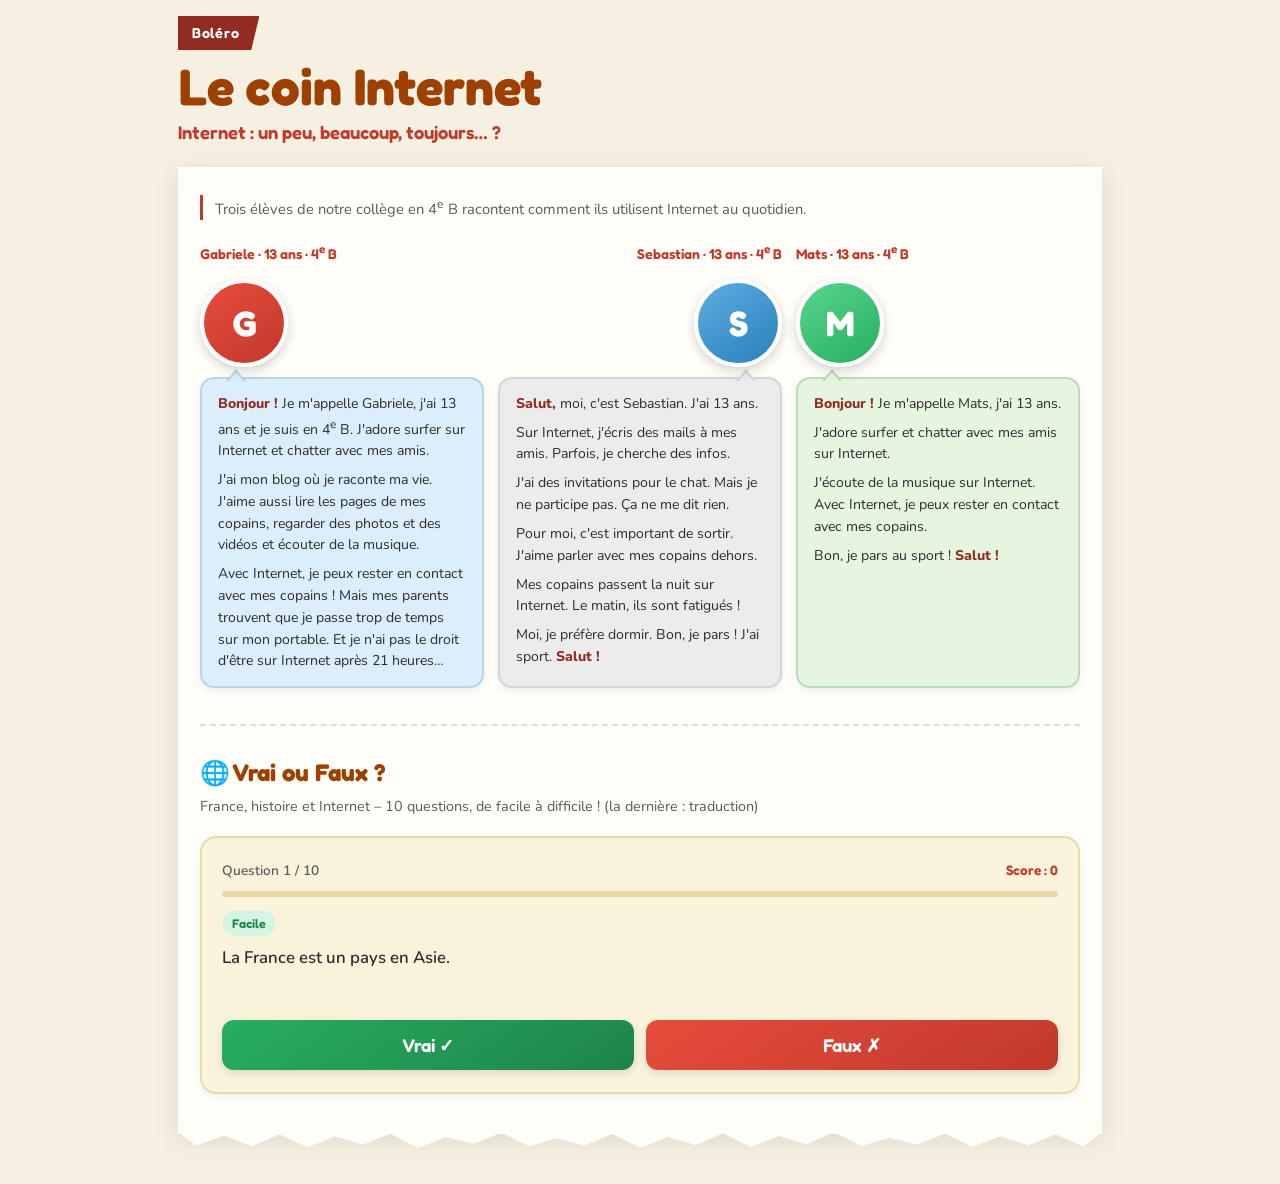
==== commit 77d4f4fe: "Mats-Text wieder hinzugefügt Drei Schülertexte wie zuvor: Gabriele, Sebastian und Mats.  Co-authored" ====
--- a/index.html
+++ b/index.html
@@ -6,7 +6,7 @@
   <meta name="apple-mobile-web-app-capable" content="yes" />
   <meta name="apple-mobile-web-app-title" content="Le coin Internet" />
   <meta http-equiv="Cache-Control" content="no-cache, no-store, must-revalidate" />
-  <meta name="description" content="Le coin Internet – Gabriele et Sebastian racontent leur usage d'Internet. Quiz Vrai ou Faux et traduction." />
+  <meta name="description" content="Le coin Internet – Trois élèves racontent leur usage d'Internet. Quiz Vrai ou Faux et traduction." />
   <title>Le coin Internet – Boléro</title>
   <link rel="preconnect" href="https://fonts.googleapis.com" />
   <link rel="preconnect" href="https://fonts.gstatic.com" crossorigin />
@@ -27,7 +27,7 @@
     <main>
       <section class="paper">
 
-        <p class="paper-intro-line">Deux élèves de notre collège en 4<sup>e</sup> B racontent comment ils utilisent Internet au quotidien.</p>
+        <p class="paper-intro-line">Trois élèves de notre collège en 4<sup>e</sup> B racontent comment ils utilisent Internet au quotidien.</p>
 
         <div class="profiles">
 
@@ -57,6 +57,20 @@
               <p>Pour moi, c'est important de sortir. J'aime parler avec mes copains dehors.</p>
               <p>Mes copains passent la nuit sur Internet. Le matin, ils sont fatigués !</p>
               <p>Moi, je préfère dormir. Bon, je pars ! J'ai sport. <strong>Salut !</strong></p>
+            </div>
+          </article>
+
+          <!-- Mats -->
+          <article class="profile profile--mats">
+            <p class="profile__label">Mats · 13 ans · 4<sup>e</sup> B</p>
+            <div class="profile__top">
+              <div class="profile__avatar profile__avatar--mats">M</div>
+            </div>
+            <div class="bubble bubble--green">
+              <p><strong>Bonjour !</strong> Je m'appelle Mats, j'ai 13 ans.</p>
+              <p>J'adore surfer et chatter avec mes amis sur Internet.</p>
+              <p>J'écoute de la musique sur Internet. Avec Internet, je peux rester en contact avec mes copains.</p>
+              <p>Bon, je pars au sport ! <strong>Salut !</strong></p>
             </div>
           </article>
 
